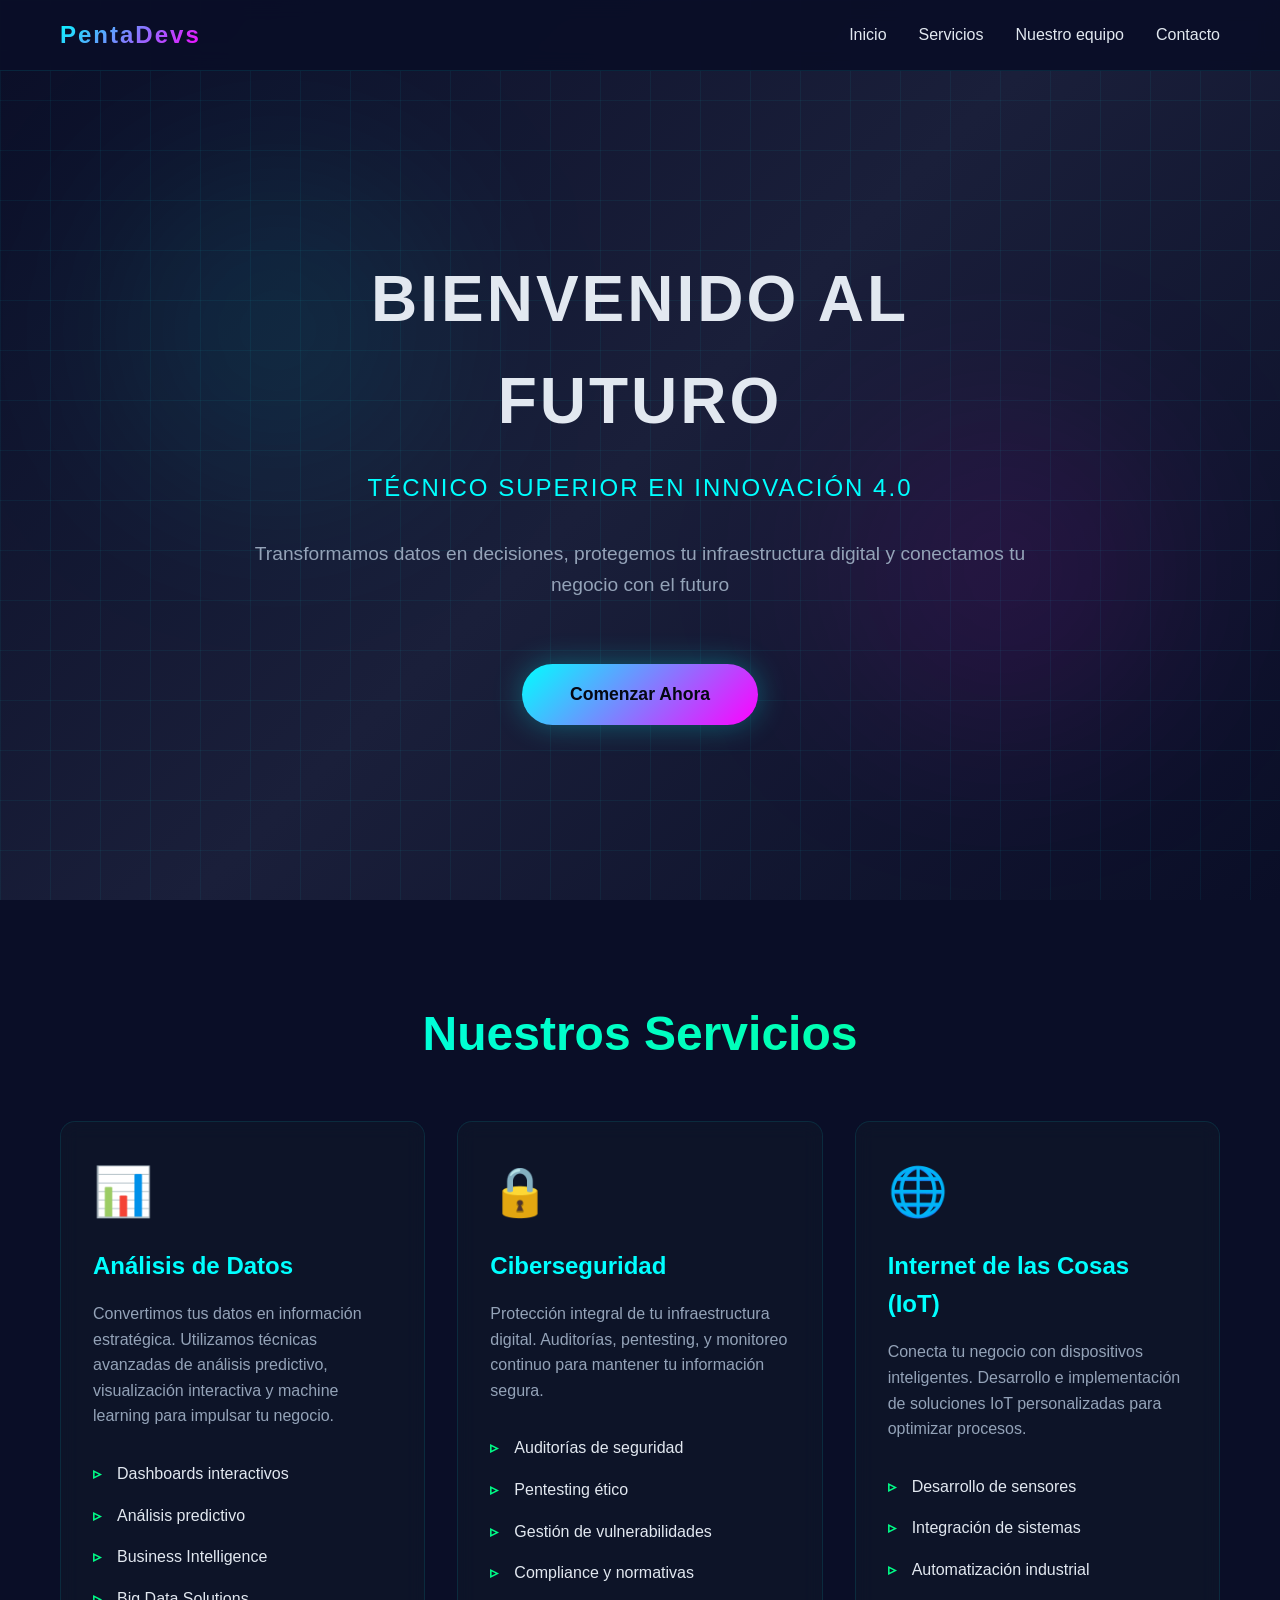
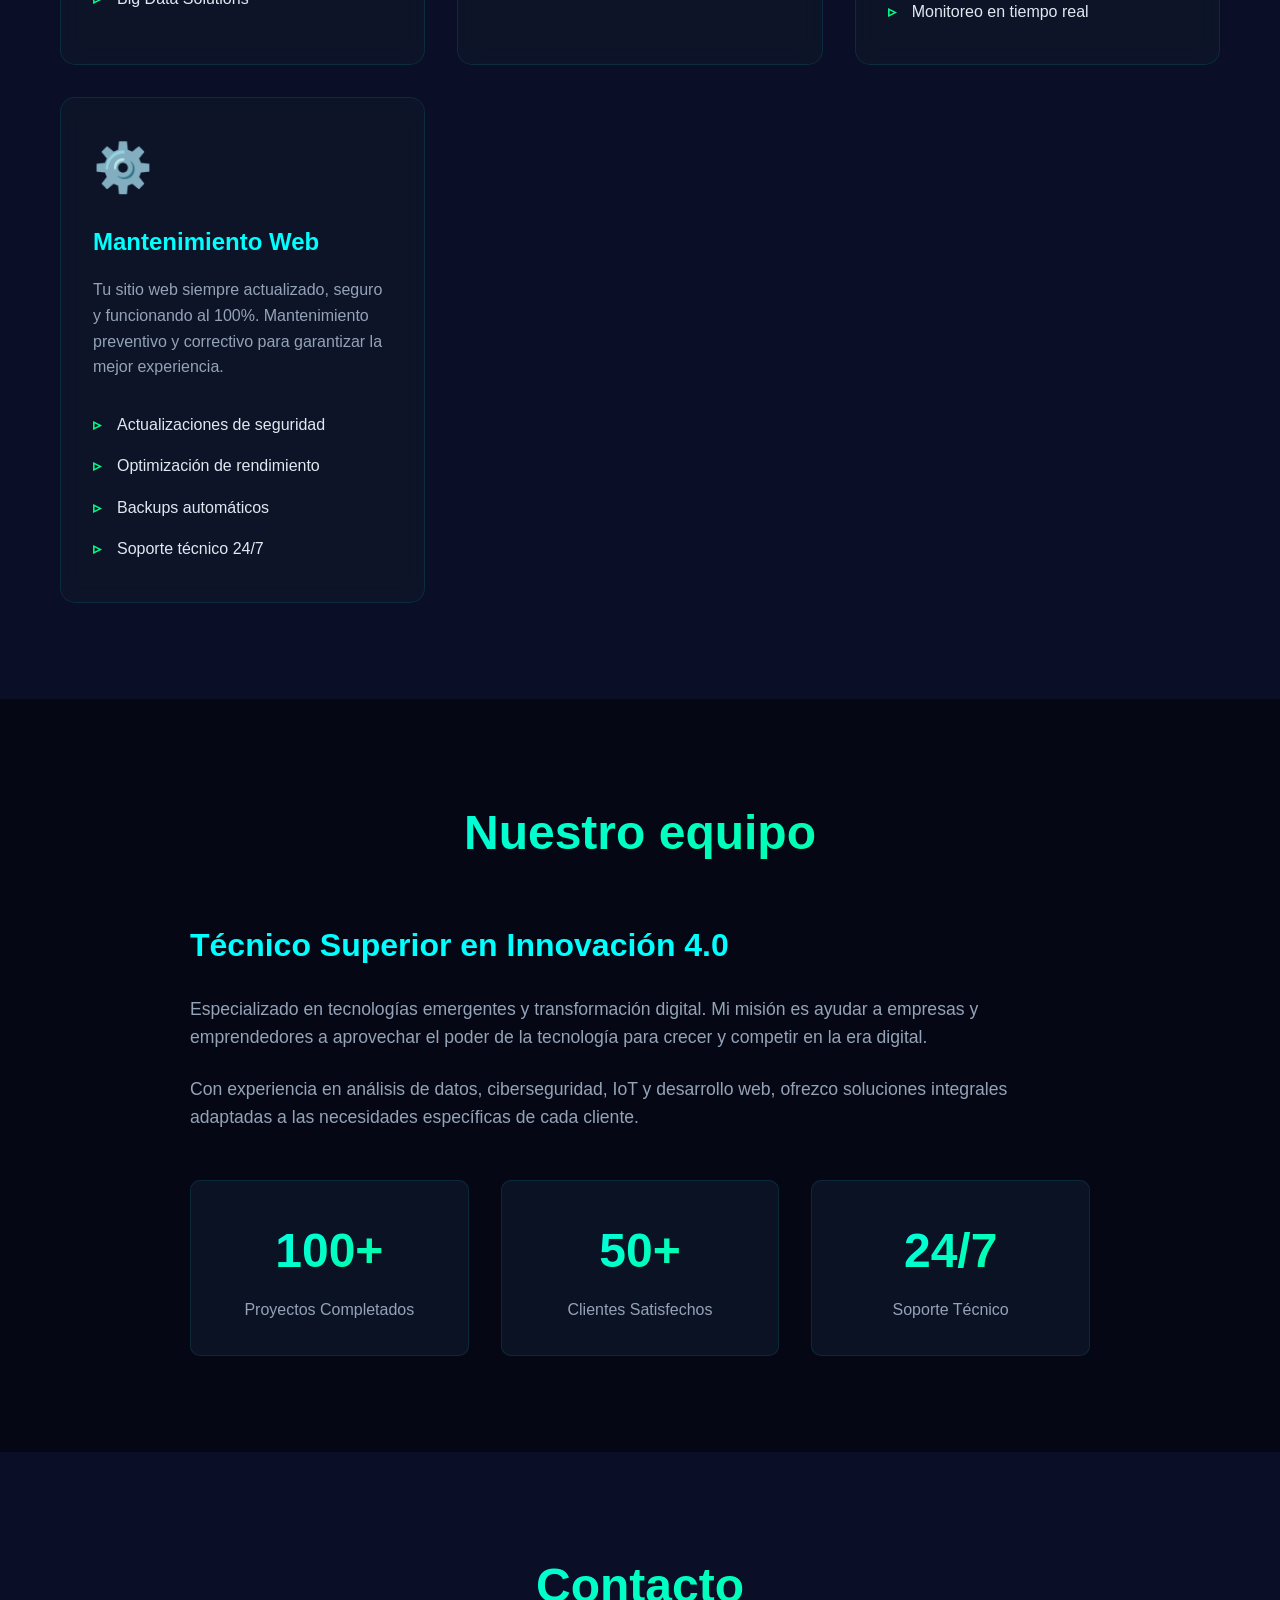
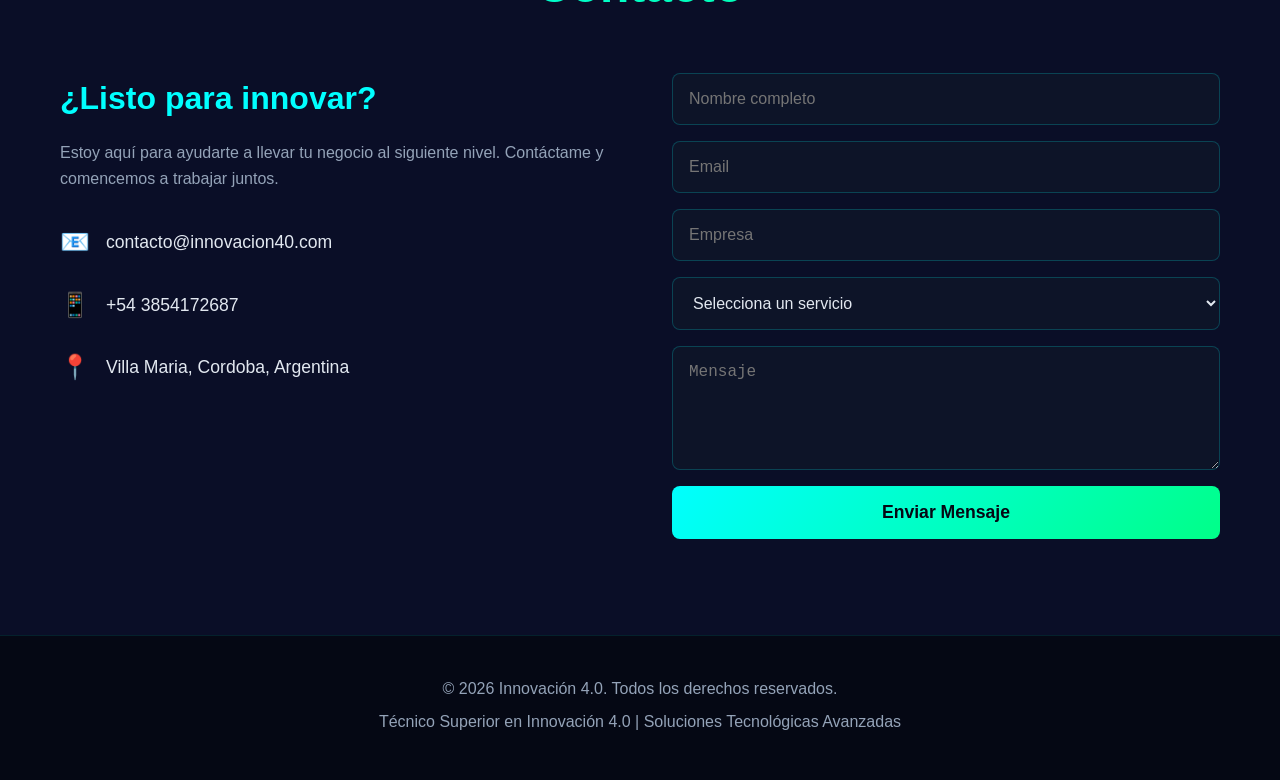
==== index.html @ ef5f8e1a ""primera web"" ====
<!DOCTYPE html>
<html lang="es">
<head>
    <meta charset="UTF-8">
    <meta name="viewport" content="width=device-width, initial-scale=1.0">
    <title>Innovación 4.0 | Soluciones Tecnológicas Avanzadas</title>
    <link rel="stylesheet" href="styles.css">
</head>
<body>
    <nav class="navbar">
        <div class="container">
            <div class="logo">PentaDevs</div>
            <ul class="nav-links">
                <li><a href="#inicio">Inicio</a></li>
                <li><a href="#servicios">Servicios</a></li>
                <li><a href="#sobre-mi">Nuestro equipo</a></li>
                <li><a href="#contacto">Contacto</a></li>
            </ul>
        </div>
    </nav>

    <section id="inicio" class="hero">
        <div class="hero-content">
            <h1 class="glitch" data-text="BIENVENIDO AL FUTURO">BIENVENIDO AL FUTURO</h1>
            <p class="subtitle">Técnico Superior en Innovación 4.0</p>
            <p class="hero-description">Transformamos datos en decisiones, protegemos tu infraestructura digital y conectamos tu negocio con el futuro</p>
            <a href="#contacto" class="cta-button">Comenzar Ahora</a>
        </div>
        <div class="hero-background">
            <div class="grid-overlay"></div>
            <div class="floating-particles"></div>
        </div>
    </section>

    <section id="servicios" class="services">
        <div class="container">
            <h2 class="section-title">Nuestros Servicios</h2>
            <div class="services-grid">
                <div class="service-card">
                    <div class="service-icon">📊</div>
                    <h3>Análisis de Datos</h3>
                    <p>Convertimos tus datos en información estratégica. Utilizamos técnicas avanzadas de análisis predictivo, visualización interactiva y machine learning para impulsar tu negocio.</p>
                    <ul class="service-features">
                        <li>Dashboards interactivos</li>
                        <li>Análisis predictivo</li>
                        <li>Business Intelligence</li>
                        <li>Big Data Solutions</li>
                    </ul>
                </div>

                <div class="service-card">
                    <div class="service-icon">🔒</div>
                    <h3>Ciberseguridad</h3>
                    <p>Protección integral de tu infraestructura digital. Auditorías, pentesting, y monitoreo continuo para mantener tu información segura.</p>
                    <ul class="service-features">
                        <li>Auditorías de seguridad</li>
                        <li>Pentesting ético</li>
                        <li>Gestión de vulnerabilidades</li>
                        <li>Compliance y normativas</li>
                    </ul>
                </div>

                <div class="service-card">
                    <div class="service-icon">🌐</div>
                    <h3>Internet de las Cosas (IoT)</h3>
                    <p>Conecta tu negocio con dispositivos inteligentes. Desarrollo e implementación de soluciones IoT personalizadas para optimizar procesos.</p>
                    <ul class="service-features">
                        <li>Desarrollo de sensores</li>
                        <li>Integración de sistemas</li>
                        <li>Automatización industrial</li>
                        <li>Monitoreo en tiempo real</li>
                    </ul>
                </div>

                <div class="service-card">
                    <div class="service-icon">⚙️</div>
                    <h3>Mantenimiento Web</h3>
                    <p>Tu sitio web siempre actualizado, seguro y funcionando al 100%. Mantenimiento preventivo y correctivo para garantizar la mejor experiencia.</p>
                    <ul class="service-features">
                        <li>Actualizaciones de seguridad</li>
                        <li>Optimización de rendimiento</li>
                        <li>Backups automáticos</li>
                        <li>Soporte técnico 24/7</li>
                    </ul>
                </div>
            </div>
        </div>
    </section>

    <section id="sobre-mi" class="about">
        <div class="container">
            <h2 class="section-title">Nuestro equipo</h2>
            <div class="about-content">
                <div class="about-text">
                    <h3>Técnico Superior en Innovación 4.0</h3>
                    <p>Especializado en tecnologías emergentes y transformación digital. Mi misión es ayudar a empresas y emprendedores a aprovechar el poder de la tecnología para crecer y competir en la era digital.</p>
                    <p>Con experiencia en análisis de datos, ciberseguridad, IoT y desarrollo web, ofrezco soluciones integrales adaptadas a las necesidades específicas de cada cliente.</p>
                    <div class="stats">
                        <div class="stat">
                            <div class="stat-number">100+</div>
                            <div class="stat-label">Proyectos Completados</div>
                        </div>
                        <div class="stat">
                            <div class="stat-number">50+</div>
                            <div class="stat-label">Clientes Satisfechos</div>
                        </div>
                        <div class="stat">
                            <div class="stat-number">24/7</div>
                            <div class="stat-label">Soporte Técnico</div>
                        </div>
                    </div>
                </div>
            </div>
        </div>
    </section>

    <section id="contacto" class="contact">
        <div class="container">
            <h2 class="section-title">Contacto</h2>
            <div class="contact-content">
                <div class="contact-info">
                    <h3>¿Listo para innovar?</h3>
                    <p>Estoy aquí para ayudarte a llevar tu negocio al siguiente nivel. Contáctame y comencemos a trabajar juntos.</p>
                    <div class="contact-methods">
                        <div class="contact-method">
                            <span class="contact-icon">📧</span>
                            <span>contacto@innovacion40.com</span>
                        </div>
                        <div class="contact-method">
                            <span class="contact-icon">📱</span>
                            <span>+54 3854172687</span>
                        </div>
                        <div class="contact-method">
                            <span class="contact-icon">📍</span>
                            <span>Villa Maria, Cordoba, Argentina</span>
                        </div>
                    </div>
                </div>
                <form class="contact-form">
                    <input type="text" placeholder="Nombre completo" required>
                    <input type="email" placeholder="Email" required>
                    <input type="text" placeholder="Empresa">
                    <select required>
                        <option value="">Selecciona un servicio</option>
                        <option value="datos">Análisis de Datos</option>
                        <option value="ciber">Ciberseguridad</option>
                        <option value="iot">IoT</option>
                        <option value="web">Mantenimiento Web</option>
                        <option value="otro">Otro</option>
                    </select>
                    <textarea placeholder="Mensaje" rows="5" required></textarea>
                    <button type="submit" class="submit-button">Enviar Mensaje</button>
                </form>
            </div>
        </div>
    </section>

    <footer class="footer">
        <div class="container">
            <p>&copy; 2026 Innovación 4.0. Todos los derechos reservados.</p>
            <p>Técnico Superior en Innovación 4.0 | Soluciones Tecnológicas Avanzadas</p>
        </div>
    </footer>

    <script>
        document.querySelectorAll('a[href^="#"]').forEach(anchor => {
            anchor.addEventListener('click', function (e) {
                e.preventDefault();
                const target = document.querySelector(this.getAttribute('href'));
                if (target) {
                    target.scrollIntoView({ behavior: 'smooth' });
                }
            });
        });

        const form = document.querySelector('.contact-form');
        form.addEventListener('submit', (e) => {
            e.preventDefault();
            alert('Gracias por tu mensaje. Te contactaré pronto!');
            form.reset();
        });

        const observer = new IntersectionObserver((entries) => {
            entries.forEach(entry => {
                if (entry.isIntersecting) {
                    entry.target.style.opacity = '1';
                    entry.target.style.transform = 'translateY(0)';
                }
            });
        });

        document.querySelectorAll('.service-card').forEach(card => {
            card.style.opacity = '0';
            card.style.transform = 'translateY(20px)';
            card.style.transition = 'all 0.6s ease';
            observer.observe(card);
        });
    </script>
</body>
</html>
---- styles.css ----
* {
    margin: 0;
    padding: 0;
    box-sizing: border-box;
}

:root {
    --primary-color: #00ffff;
    --secondary-color: #ff00ff;
    --accent-color: #00ff88;
    --dark-bg: #0a0e27;
    --darker-bg: #050814;
    --card-bg: rgba(15, 23, 42, 0.7);
    --text-light: #e2e8f0;
    --text-dim: #94a3b8;
}

body {
    font-family: 'Segoe UI', Tahoma, Geneva, Verdana, sans-serif;
    background: var(--darker-bg);
    color: var(--text-light);
    line-height: 1.6;
    overflow-x: hidden;
}

.container {
    max-width: 1200px;
    margin: 0 auto;
    padding: 0 20px;
}

/* Navbar */
.navbar {
    position: fixed;
    top: 0;
    width: 100%;
    background: rgba(10, 14, 39, 0.95);
    backdrop-filter: blur(10px);
    z-index: 1000;
    padding: 1rem 0;
    border-bottom: 1px solid rgba(0, 255, 255, 0.1);
}

.navbar .container {
    display: flex;
    justify-content: space-between;
    align-items: center;
}

.logo {
    font-size: 1.5rem;
    font-weight: bold;
    background: linear-gradient(135deg, var(--primary-color), var(--secondary-color));
    -webkit-background-clip: text;
    -webkit-text-fill-color: transparent;
    background-clip: text;
    letter-spacing: 2px;
}

.nav-links {
    display: flex;
    list-style: none;
    gap: 2rem;
}

.nav-links a {
    color: var(--text-light);
    text-decoration: none;
    transition: color 0.3s;
    position: relative;
}

.nav-links a::after {
    content: '';
    position: absolute;
    bottom: -5px;
    left: 0;
    width: 0;
    height: 2px;
    background: var(--primary-color);
    transition: width 0.3s;
}

.nav-links a:hover::after {
    width: 100%;
}

.nav-links a:hover {
    color: var(--primary-color);
}

/* Hero Section */
.hero {
    position: relative;
    min-height: 100vh;
    display: flex;
    align-items: center;
    justify-content: center;
    overflow: hidden;
    padding-top: 80px;
}

.hero-background {
    position: absolute;
    top: 0;
    left: 0;
    width: 100%;
    height: 100%;
    background: linear-gradient(135deg, #0a0e27 0%, #1a1f3a 50%, #0a0e27 100%);
    z-index: -1;
}

.grid-overlay {
    position: absolute;
    width: 100%;
    height: 100%;
    background-image: 
        linear-gradient(rgba(0, 255, 255, 0.05) 1px, transparent 1px),
        linear-gradient(90deg, rgba(0, 255, 255, 0.05) 1px, transparent 1px);
    background-size: 50px 50px;
    animation: gridMove 20s linear infinite;
}

@keyframes gridMove {
    0% { transform: translateY(0); }
    100% { transform: translateY(50px); }
}

.floating-particles {
    position: absolute;
    width: 100%;
    height: 100%;
    overflow: hidden;
}

.floating-particles::before,
.floating-particles::after {
    content: '';
    position: absolute;
    width: 300px;
    height: 300px;
    border-radius: 50%;
    filter: blur(100px);
    animation: float 15s infinite ease-in-out;
}

.floating-particles::before {
    background: rgba(0, 255, 255, 0.1);
    top: 20%;
    left: 10%;
    animation-delay: 0s;
}

.floating-particles::after {
    background: rgba(255, 0, 255, 0.1);
    bottom: 20%;
    right: 10%;
    animation-delay: 7s;
}

@keyframes float {
    0%, 100% { transform: translate(0, 0); }
    50% { transform: translate(50px, 50px); }
}

.hero-content {
    text-align: center;
    z-index: 1;
    max-width: 800px;
}

.glitch {
    font-size: 4rem;
    font-weight: bold;
    text-transform: uppercase;
    position: relative;
    color: var(--text-light);
    letter-spacing: 3px;
    animation: glitch-anim 3s infinite;
}

@keyframes glitch-anim {
    0%, 90%, 100% { transform: translate(0); }
    91% { transform: translate(-2px, 2px); }
    92% { transform: translate(2px, -2px); }
    93% { transform: translate(-2px, 2px); }
}

.subtitle {
    font-size: 1.5rem;
    color: var(--primary-color);
    margin: 1rem 0;
    text-transform: uppercase;
    letter-spacing: 2px;
}

.hero-description {
    font-size: 1.2rem;
    color: var(--text-dim);
    margin: 2rem 0;
}

.cta-button {
    display: inline-block;
    padding: 1rem 3rem;
    background: linear-gradient(135deg, var(--primary-color), var(--secondary-color));
    color: var(--darker-bg);
    text-decoration: none;
    border-radius: 50px;
    font-weight: bold;
    font-size: 1.1rem;
    margin-top: 2rem;
    transition: all 0.3s;
    box-shadow: 0 0 30px rgba(0, 255, 255, 0.3);
    position: relative;
    overflow: hidden;
}

.cta-button::before {
    content: '';
    position: absolute;
    top: 0;
    left: -100%;
    width: 100%;
    height: 100%;
    background: rgba(255, 255, 255, 0.2);
    transition: left 0.5s;
}

.cta-button:hover::before {
    left: 100%;
}

.cta-button:hover {
    transform: translateY(-3px);
    box-shadow: 0 0 50px rgba(0, 255, 255, 0.5);
}

/* Services Section */
.services {
    padding: 6rem 0;
    background: var(--dark-bg);
}

.section-title {
    text-align: center;
    font-size: 3rem;
    margin-bottom: 3rem;
    background: linear-gradient(135deg, var(--primary-color), var(--accent-color));
    -webkit-background-clip: text;
    -webkit-text-fill-color: transparent;
    background-clip: text;
}

.services-grid {
    display: grid;
    grid-template-columns: repeat(auto-fit, minmax(280px, 1fr));
    gap: 2rem;
}

.service-card {
    background: var(--card-bg);
    padding: 2rem;
    border-radius: 15px;
    border: 1px solid rgba(0, 255, 255, 0.1);
    transition: all 0.3s;
    backdrop-filter: blur(10px);
}

.service-card:hover {
    transform: translateY(-10px);
    border-color: var(--primary-color);
    box-shadow: 0 10px 40px rgba(0, 255, 255, 0.2);
}

.service-icon {
    font-size: 3rem;
    margin-bottom: 1rem;
}

.service-card h3 {
    font-size: 1.5rem;
    margin-bottom: 1rem;
    color: var(--primary-color);
}

.service-card p {
    color: var(--text-dim);
    margin-bottom: 1.5rem;
}

.service-features {
    list-style: none;
}

.service-features li {
    padding: 0.5rem 0;
    padding-left: 1.5rem;
    position: relative;
    color: var(--text-light);
}

.service-features li::before {
    content: '▹';
    position: absolute;
    left: 0;
    color: var(--accent-color);
    font-weight: bold;
}

/* About Section */
.about {
    padding: 6rem 0;
    background: var(--darker-bg);
}

.about-content {
    max-width: 900px;
    margin: 0 auto;
}

.about-text h3 {
    font-size: 2rem;
    color: var(--primary-color);
    margin-bottom: 1.5rem;
}

.about-text p {
    font-size: 1.1rem;
    color: var(--text-dim);
    margin-bottom: 1.5rem;
}

.stats {
    display: grid;
    grid-template-columns: repeat(3, 1fr);
    gap: 2rem;
    margin-top: 3rem;
}

.stat {
    text-align: center;
    padding: 2rem;
    background: var(--card-bg);
    border-radius: 10px;
    border: 1px solid rgba(0, 255, 255, 0.1);
}

.stat-number {
    font-size: 3rem;
    font-weight: bold;
    background: linear-gradient(135deg, var(--primary-color), var(--accent-color));
    -webkit-background-clip: text;
    -webkit-text-fill-color: transparent;
    background-clip: text;
}

.stat-label {
    color: var(--text-dim);
    margin-top: 0.5rem;
}

/* Contact Section */
.contact {
    padding: 6rem 0;
    background: var(--dark-bg);
}

.contact-content {
    display: grid;
    grid-template-columns: 1fr 1fr;
    gap: 4rem;
    margin-top: 3rem;
}

.contact-info h3 {
    font-size: 2rem;
    color: var(--primary-color);
    margin-bottom: 1rem;
}

.contact-info p {
    color: var(--text-dim);
    margin-bottom: 2rem;
}

.contact-methods {
    display: flex;
    flex-direction: column;
    gap: 1.5rem;
}

.contact-method {
    display: flex;
    align-items: center;
    gap: 1rem;
    font-size: 1.1rem;
}

.contact-icon {
    font-size: 1.5rem;
}

.contact-form {
    display: flex;
    flex-direction: column;
    gap: 1rem;
}

.contact-form input,
.contact-form select,
.contact-form textarea {
    padding: 1rem;
    background: var(--card-bg);
    border: 1px solid rgba(0, 255, 255, 0.2);
    border-radius: 8px;
    color: var(--text-light);
    font-size: 1rem;
    transition: all 0.3s;
}

.contact-form input:focus,
.contact-form select:focus,
.contact-form textarea:focus {
    outline: none;
    border-color: var(--primary-color);
    box-shadow: 0 0 15px rgba(0, 255, 255, 0.2);
}

.submit-button {
    padding: 1rem 2rem;
    background: linear-gradient(135deg, var(--primary-color), var(--accent-color));
    color: var(--darker-bg);
    border: none;
    border-radius: 8px;
    font-size: 1.1rem;
    font-weight: bold;
    cursor: pointer;
    transition: all 0.3s;
}

.submit-button:hover {
    transform: translateY(-2px);
    box-shadow: 0 5px 20px rgba(0, 255, 255, 0.4);
}

/* Footer */
.footer {
    padding: 2rem 0;
    background: var(--darker-bg);
    text-align: center;
    border-top: 1px solid rgba(0, 255, 255, 0.1);
}

.footer p {
    color: var(--text-dim);
    margin: 0.5rem 0;
}

/* Responsive */
@media (max-width: 768px) {
    .glitch {
        font-size: 2.5rem;
    }

    .nav-links {
        display: none;
    }

    .services-grid {
        grid-template-columns: 1fr;
    }

    .stats {
        grid-template-columns: 1fr;
    }

    .contact-content {
        grid-template-columns: 1fr;
    }

    .section-title {
        font-size: 2rem;
    }
}
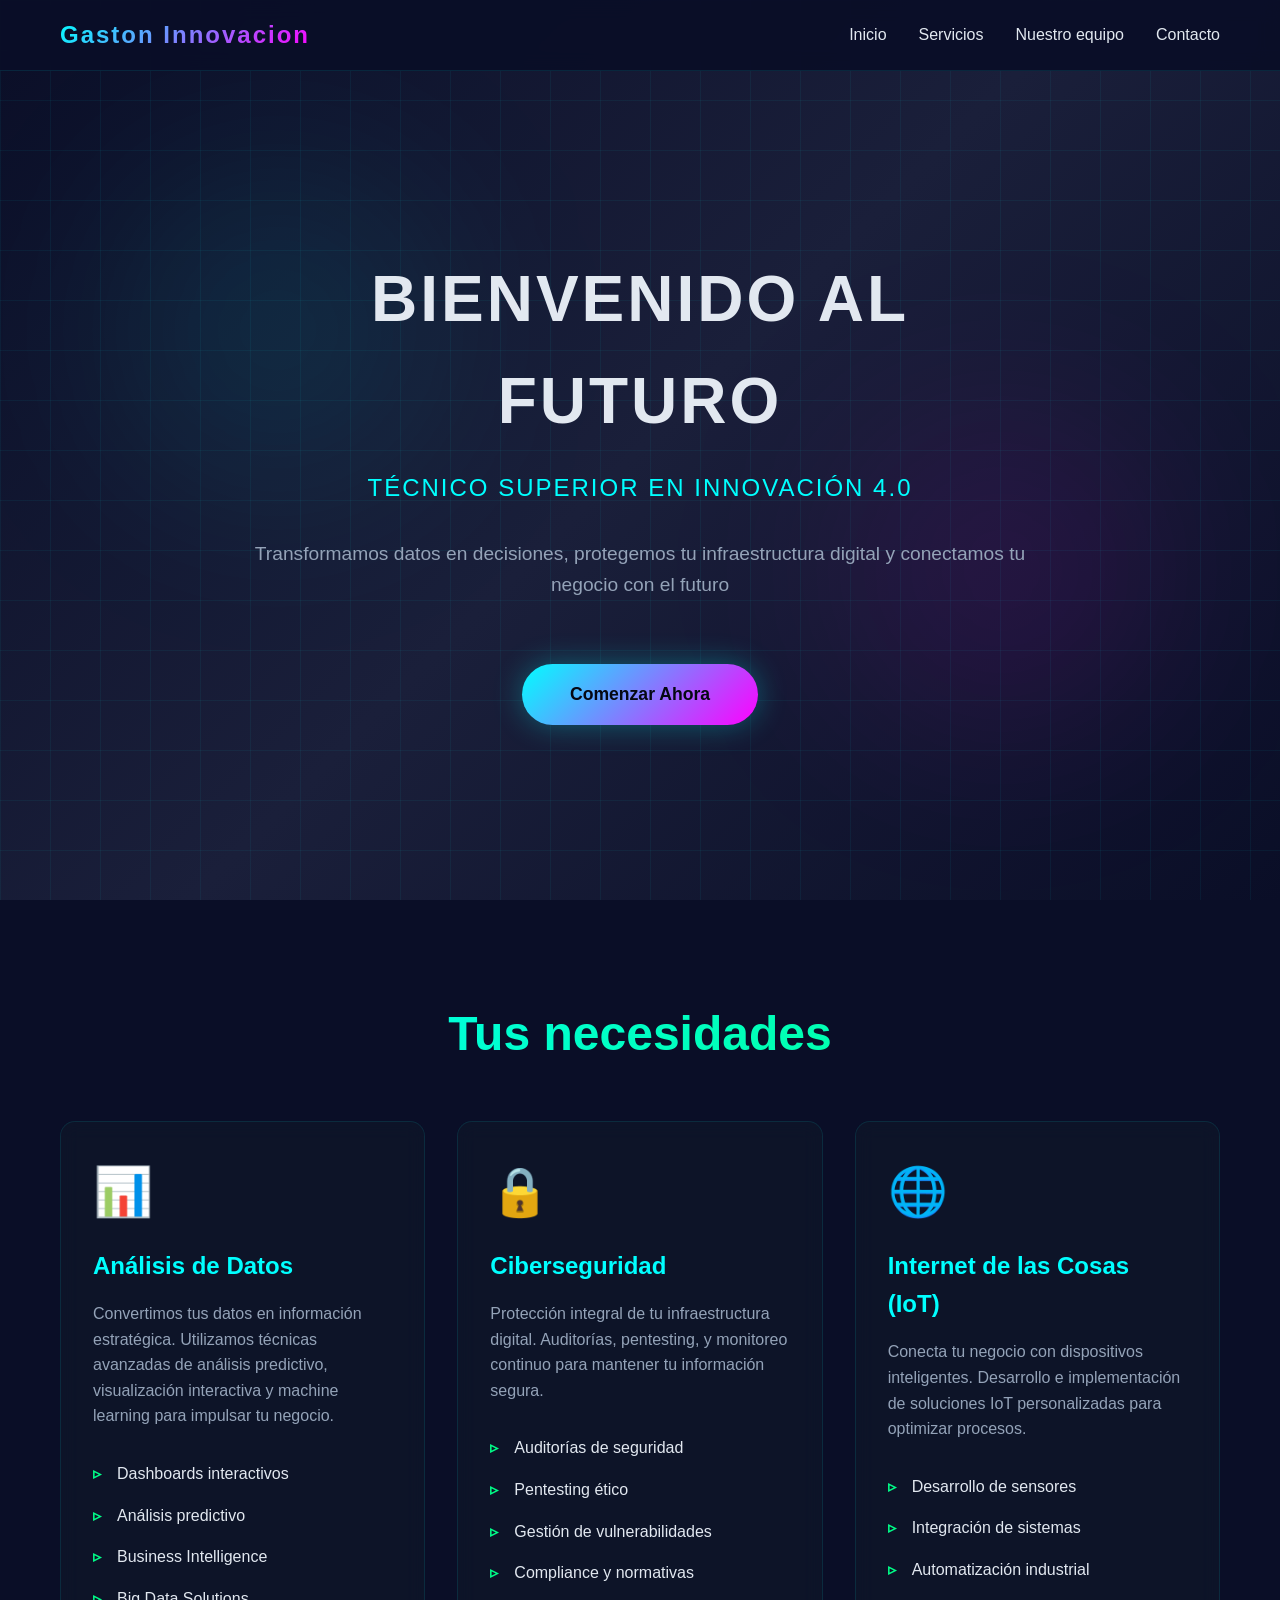
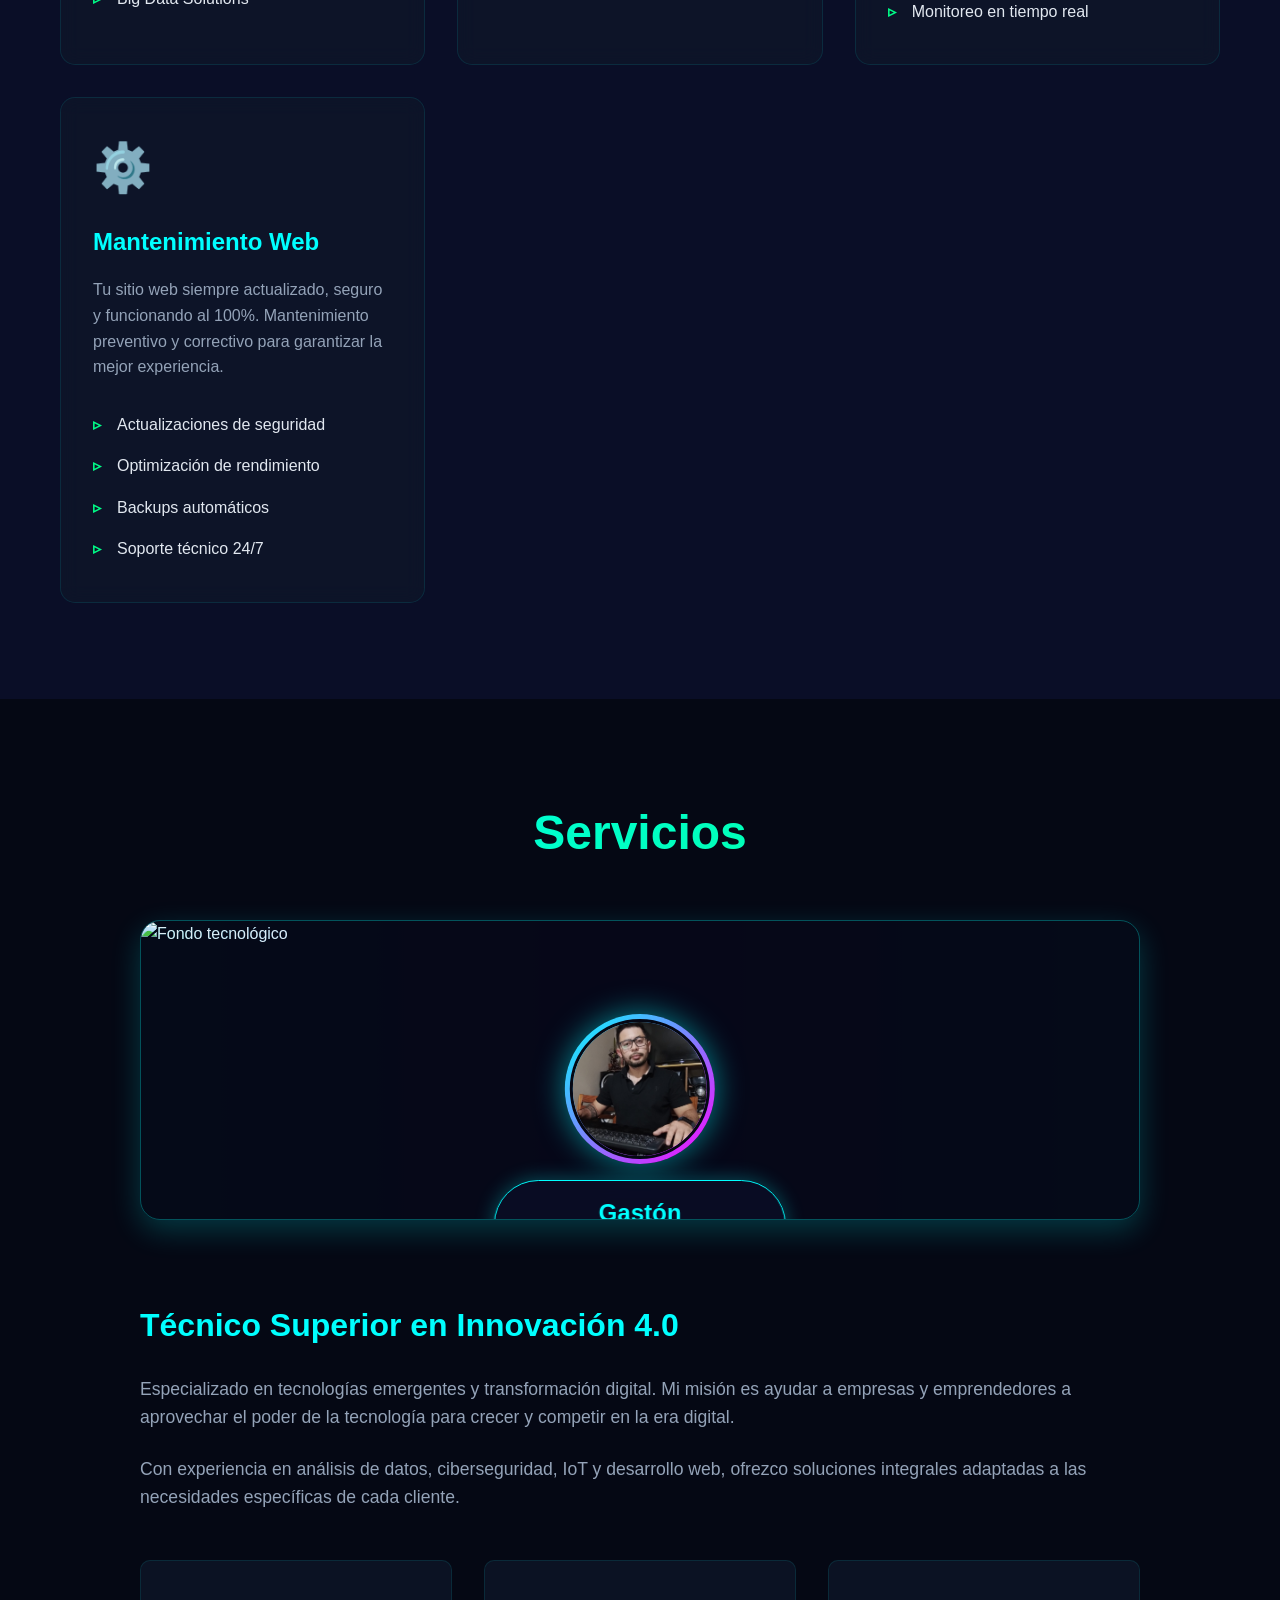
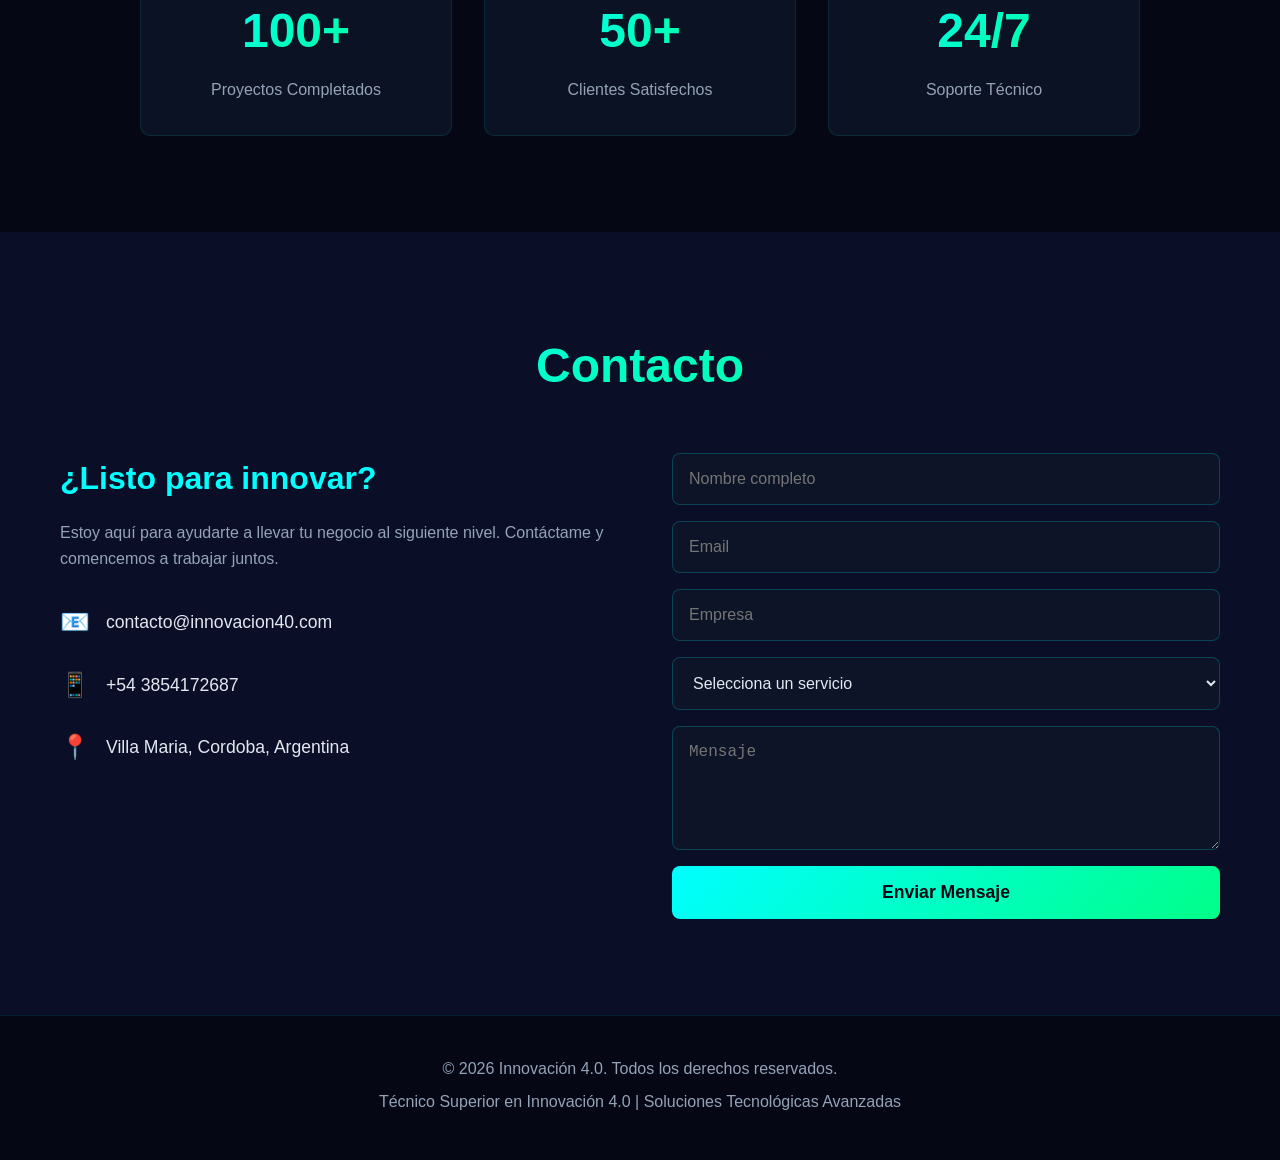
==== commit 401a6596: ""logo perfil de gaston"" ====
--- a/index.html
+++ b/index.html
@@ -9,7 +9,7 @@
 <body>
     <nav class="navbar">
         <div class="container">
-            <div class="logo">PentaDevs</div>
+            <div class="logo">Gaston Innovacion</div>
             <ul class="nav-links">
                 <li><a href="#inicio">Inicio</a></li>
                 <li><a href="#servicios">Servicios</a></li>
@@ -34,7 +34,7 @@
 
     <section id="servicios" class="services">
         <div class="container">
-            <h2 class="section-title">Nuestros Servicios</h2>
+            <h2 class="section-title">Tus necesidades</h2>
             <div class="services-grid">
                 <div class="service-card">
                     <div class="service-icon">📊</div>
@@ -88,31 +88,52 @@
     </section>
 
     <section id="sobre-mi" class="about">
-        <div class="container">
-            <h2 class="section-title">Nuestro equipo</h2>
-            <div class="about-content">
-                <div class="about-text">
-                    <h3>Técnico Superior en Innovación 4.0</h3>
-                    <p>Especializado en tecnologías emergentes y transformación digital. Mi misión es ayudar a empresas y emprendedores a aprovechar el poder de la tecnología para crecer y competir en la era digital.</p>
-                    <p>Con experiencia en análisis de datos, ciberseguridad, IoT y desarrollo web, ofrezco soluciones integrales adaptadas a las necesidades específicas de cada cliente.</p>
-                    <div class="stats">
-                        <div class="stat">
-                            <div class="stat-number">100+</div>
-                            <div class="stat-label">Proyectos Completados</div>
-                        </div>
-                        <div class="stat">
-                            <div class="stat-number">50+</div>
-                            <div class="stat-label">Clientes Satisfechos</div>
-                        </div>
-                        <div class="stat">
-                            <div class="stat-number">24/7</div>
-                            <div class="stat-label">Soporte Técnico</div>
-                        </div>
-                    </div>
-                </div>
-            </div>
-        </div>
-    </section>
+    <div class="container">
+        <h2 class="section-title">Servicios</h2>
+        <div class="about-content">
+            <!-- NUEVA FRANJA HORIZONTAL CON FOTO -->
+            <div class="profile-banner">
+                <div class="banner-image">
+                    <!-- Imagen horizontal de fondo -->
+                    <img src="https://images.unsplash.com/photo-1639762681485-074b7f938ba0?auto=format&fit=crop&w=1200&h=400" alt="Fondo tecnológico" class="banner-bg">
+                    <div class="banner-overlay"></div>
+                </div>
+                
+                <!-- Foto de perfil circular superpuesta -->
+                <div class="profile-image-container">
+                    <div class="profile-image">
+                        <!-- Foto de perfil (circular) -->
+                        <img src="image/perfil.jpeg" alt="Gastón - Especialista en Innovación 4.0" class="profile-img">
+                    </div>
+                    <div class="profile-name">
+                        <h3>Gastón</h3>
+                        <p>Técnico Superior en Innovación 4.0</p>
+                    </div>
+                </div>
+            </div>
+            
+            <div class="about-text">
+                <h3>Técnico Superior en Innovación 4.0</h3>
+                <p>Especializado en tecnologías emergentes y transformación digital. Mi misión es ayudar a empresas y emprendedores a aprovechar el poder de la tecnología para crecer y competir en la era digital.</p>
+                <p>Con experiencia en análisis de datos, ciberseguridad, IoT y desarrollo web, ofrezco soluciones integrales adaptadas a las necesidades específicas de cada cliente.</p>
+                <div class="stats">
+                    <div class="stat">
+                        <div class="stat-number">100+</div>
+                        <div class="stat-label">Proyectos Completados</div>
+                    </div>
+                    <div class="stat">
+                        <div class="stat-number">50+</div>
+                        <div class="stat-label">Clientes Satisfechos</div>
+                    </div>
+                    <div class="stat">
+                        <div class="stat-number">24/7</div>
+                        <div class="stat-label">Soporte Técnico</div>
+                    </div>
+                </div>
+            </div>
+        </div>
+    </div>
+</section>
 
     <section id="contacto" class="contact">
         <div class="container">
--- a/styles.css
+++ b/styles.css
@@ -482,4 +482,135 @@
     .section-title {
         font-size: 2rem;
     }
+}
+/* Profile Banner - Nueva franja horizontal */
+.profile-banner {
+    position: relative;
+    width: 100%;
+    height: 300px;
+    margin-bottom: 4rem;
+    border-radius: 20px;
+    overflow: hidden;
+    box-shadow: 0 10px 30px rgba(0, 255, 255, 0.2);
+    border: 1px solid rgba(0, 255, 255, 0.3);
+}
+
+.banner-image {
+    position: relative;
+    width: 100%;
+    height: 100%;
+}
+
+.banner-bg {
+    width: 100%;
+    height: 100%;
+    object-fit: cover;
+    transition: transform 0.5s ease;
+}
+
+.profile-banner:hover .banner-bg {
+    transform: scale(1.05);
+}
+
+.banner-overlay {
+    position: absolute;
+    top: 0;
+    left: 0;
+    width: 100%;
+    height: 100%;
+    background: linear-gradient(90deg, 
+        rgba(0, 255, 255, 0.2) 0%, 
+        rgba(255, 0, 255, 0.2) 50%,
+        rgba(0, 255, 255, 0.2) 100%);
+    mix-blend-mode: overlay;
+}
+
+.profile-image-container {
+    position: absolute;
+    bottom: -50px;
+    left: 50%;
+    transform: translateX(-50%);
+    display: flex;
+    flex-direction: column;
+    align-items: center;
+    gap: 1rem;
+}
+
+.profile-image {
+    width: 150px;
+    height: 150px;
+    border-radius: 50%;
+    padding: 5px;
+    background: linear-gradient(135deg, var(--primary-color), var(--secondary-color));
+    box-shadow: 0 0 30px rgba(0, 255, 255, 0.5);
+    animation: profileGlow 3s infinite ease-in-out;
+}
+
+@keyframes profileGlow {
+    0%, 100% { box-shadow: 0 0 30px rgba(0, 255, 255, 0.5); }
+    50% { box-shadow: 0 0 50px rgba(255, 0, 255, 0.5); }
+}
+
+.profile-img {
+    width: 100%;
+    height: 100%;
+    border-radius: 50%;
+    object-fit: cover;
+    border: 3px solid var(--darker-bg);
+}
+
+.profile-name {
+    text-align: center;
+    background: rgba(10, 14, 39, 0.8);
+    backdrop-filter: blur(10px);
+    padding: 0.8rem 2rem;
+    border-radius: 50px;
+    border: 1px solid var(--primary-color);
+    box-shadow: 0 0 20px rgba(0, 255, 255, 0.3);
+}
+
+.profile-name h3 {
+    color: var(--primary-color);
+    font-size: 1.5rem;
+    margin: 0;
+}
+
+.profile-name p {
+    color: var(--text-dim);
+    font-size: 0.9rem;
+    margin: 0;
+}
+
+/* Ajustar el about-content para la nueva estructura */
+.about-content {
+    max-width: 1000px;
+    margin: 0 auto;
+}
+
+.about-text {
+    margin-top: 80px; /* Espacio para la foto superpuesta */
+}
+
+/* Responsive */
+@media (max-width: 768px) {
+    .profile-banner {
+        height: 250px;
+    }
+    
+    .profile-image {
+        width: 120px;
+        height: 120px;
+    }
+    
+    .profile-name h3 {
+        font-size: 1.2rem;
+    }
+    
+    .profile-name p {
+        font-size: 0.8rem;
+    }
+    
+    .about-text {
+        margin-top: 70px;
+    }
 }
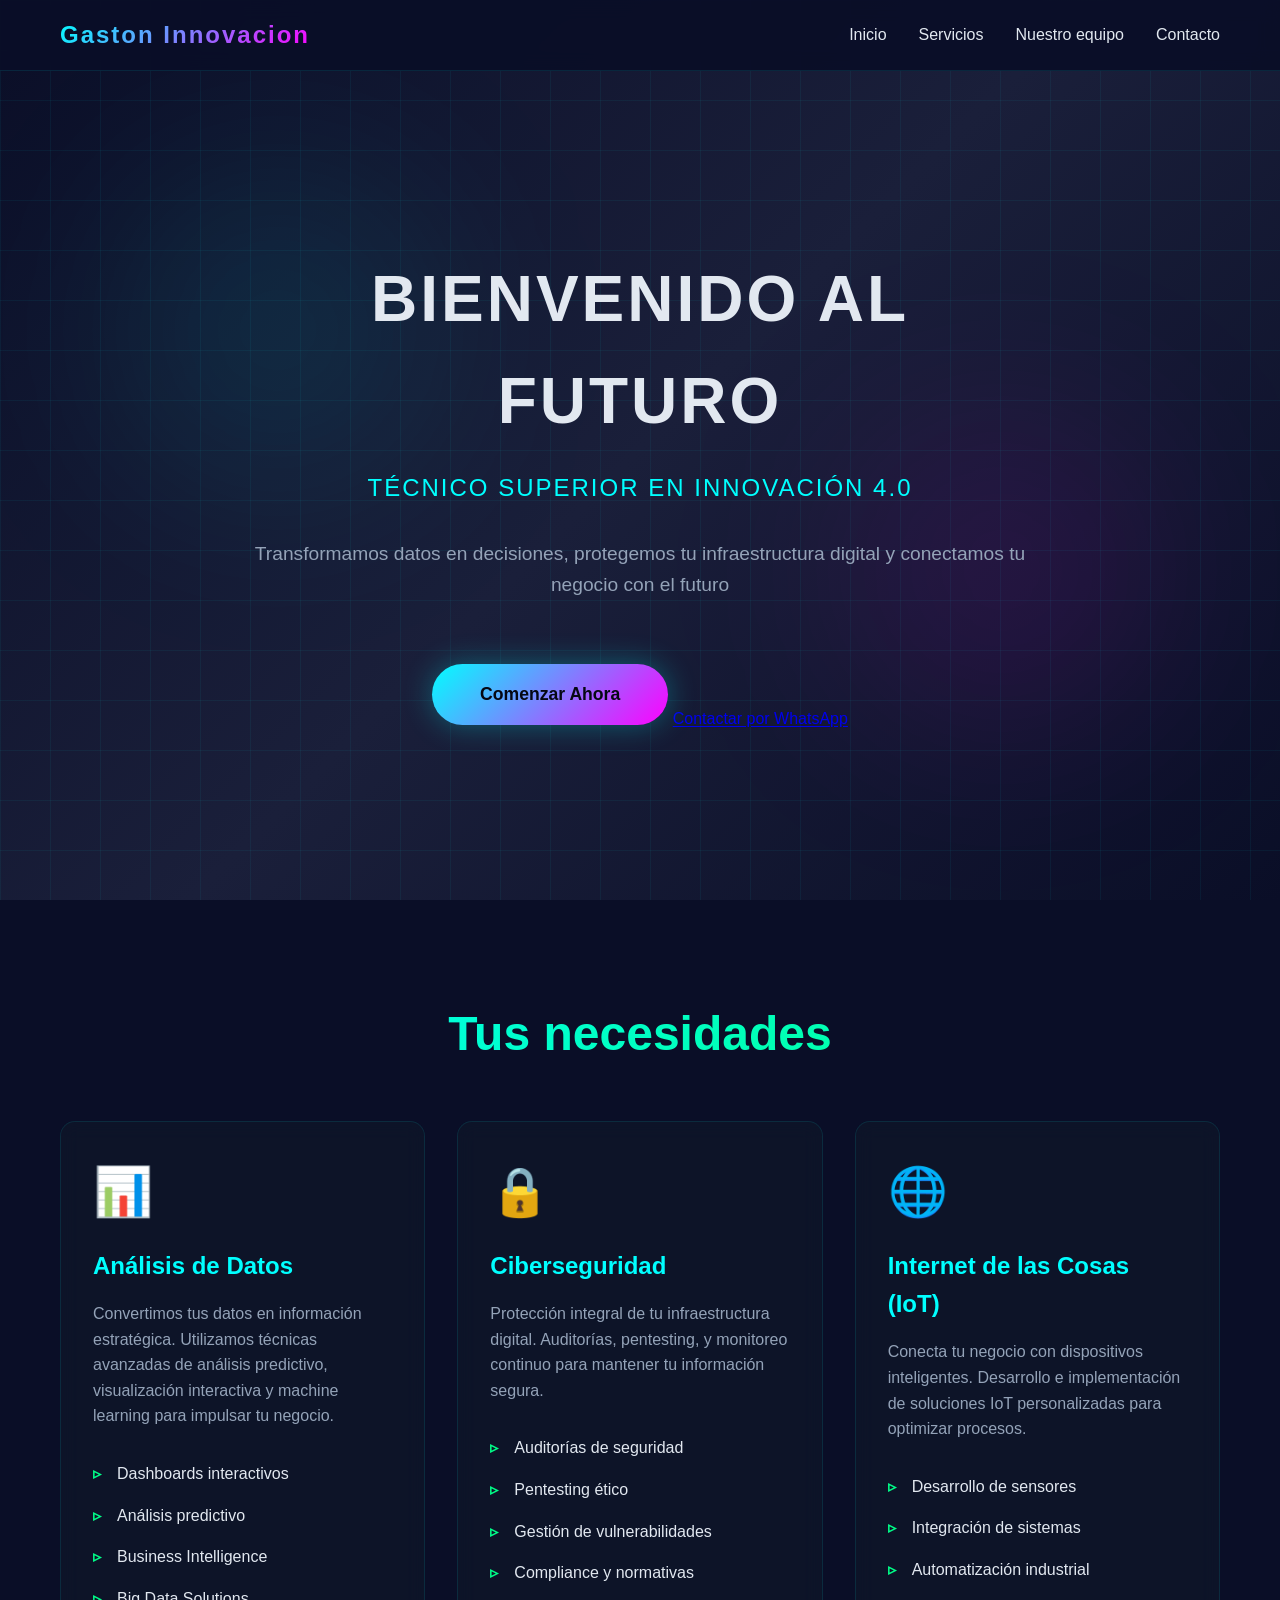
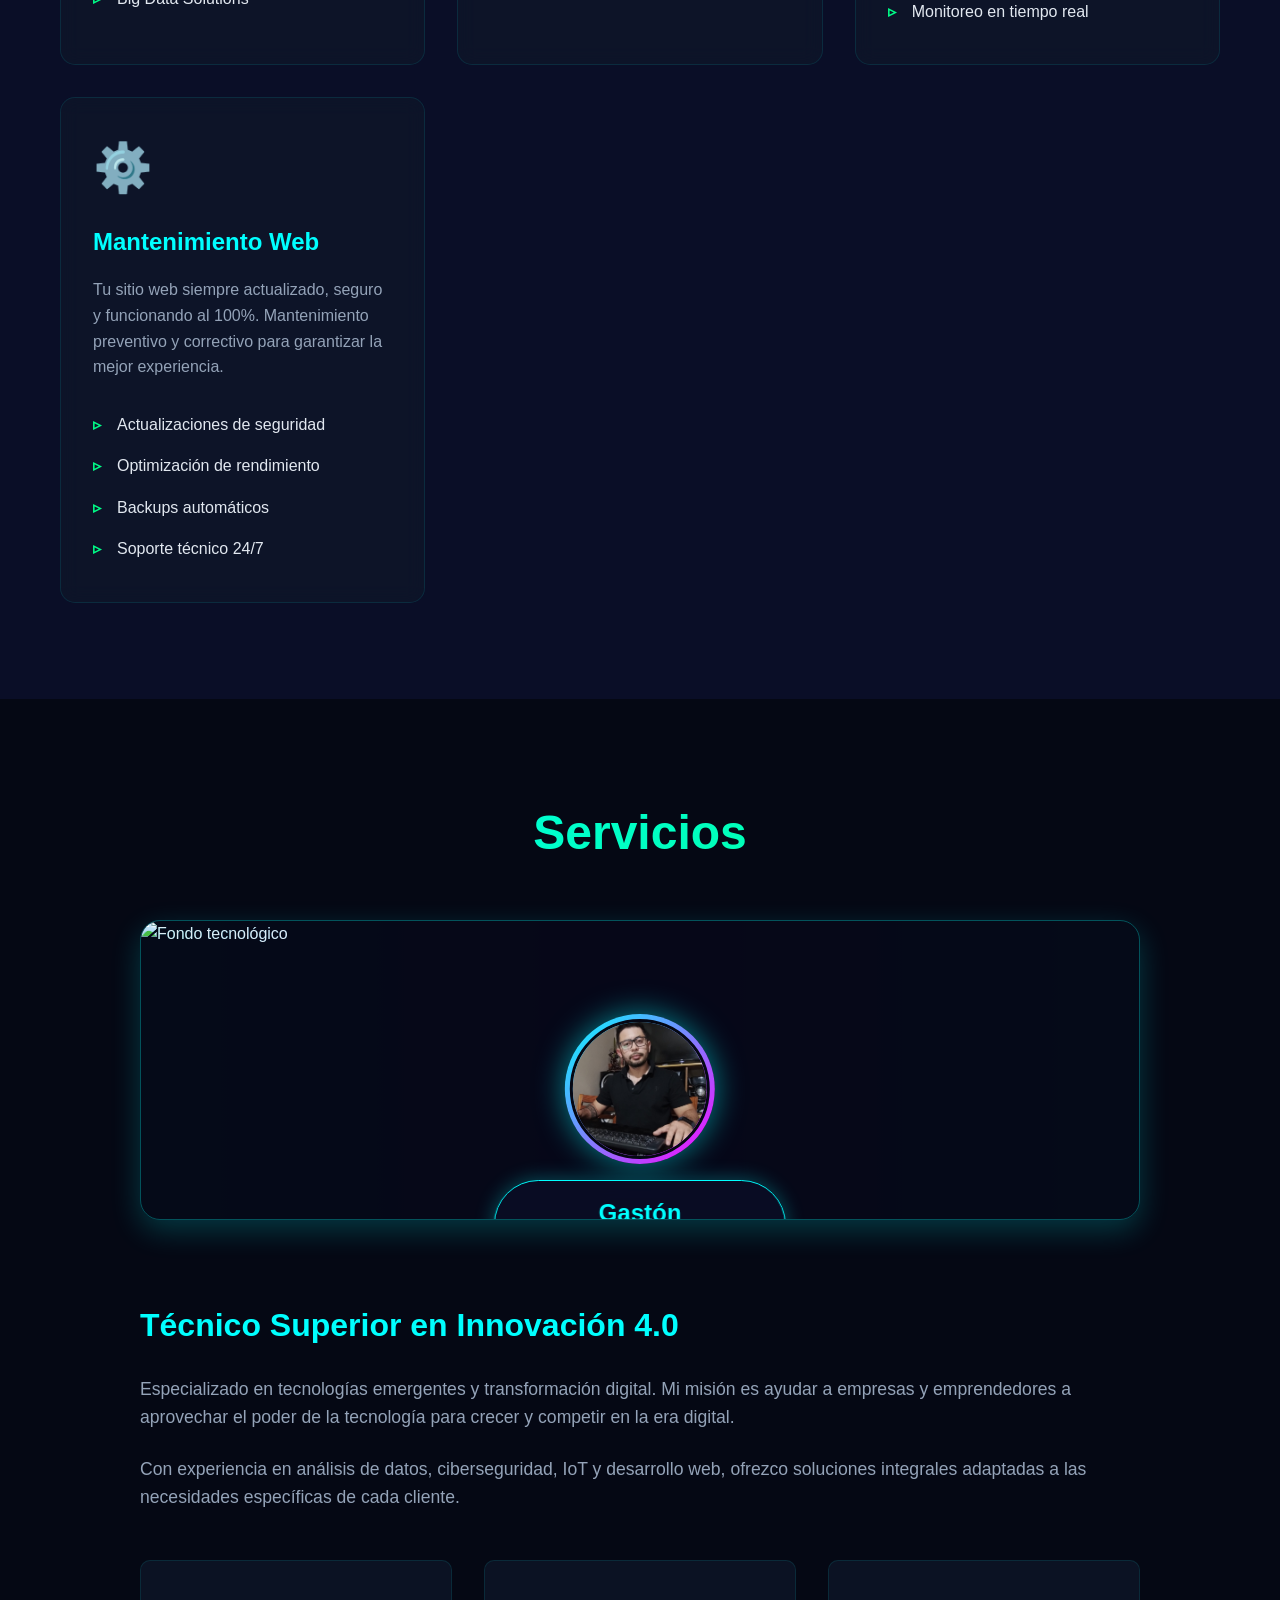
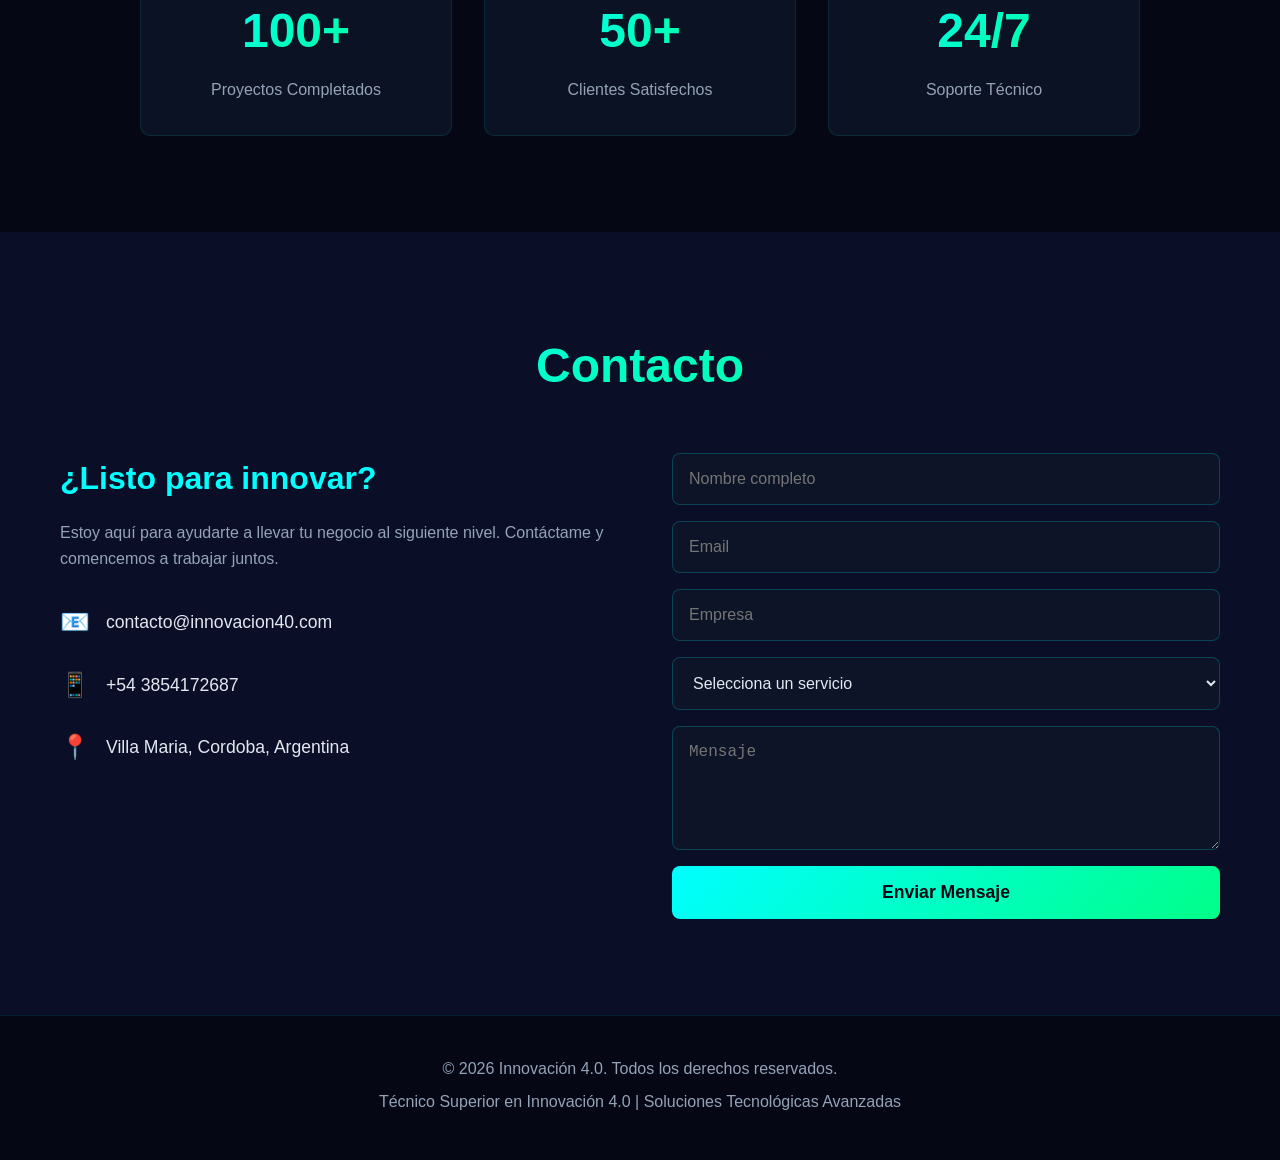
==== commit 69a5fc34: ""probando conversion wahts"" ====
--- a/index.html
+++ b/index.html
@@ -6,7 +6,25 @@
     <title>Innovación 4.0 | Soluciones Tecnológicas Avanzadas</title>
     <link rel="stylesheet" href="styles.css">
 </head>
+<!-- Meta Pixel Code -->
+<script>
+!function(f,b,e,v,n,t,s)
+{if(f.fbq)return;n=f.fbq=function(){n.callMethod?
+n.callMethod.apply(n,arguments):n.queue.push(arguments)};
+if(!f._fbq)f._fbq=n;n.push=n;n.loaded=!0;n.version='2.0';
+n.queue=[];t=b.createElement(e);t.async=!0;
+t.src=v;s=b.getElementsByTagName(e)[0];
+s.parentNode.insertBefore(t,s)}(window, document,'script',
+'https://connect.facebook.net/en_US/fbevents.js');
+fbq('init', '4319599674986035');
+fbq('track', 'PageView');
+</script>
+<noscript><img height="1" width="1" style="display:none"
+src="https://www.facebook.com/tr?id=4319599674986035&ev=PageView&noscript=1"
+/></noscript>
+<!-- End Meta Pixel Code -->
 <body>
+    
     <nav class="navbar">
         <div class="container">
             <div class="logo">Gaston Innovacion</div>
@@ -25,6 +43,11 @@
             <p class="subtitle">Técnico Superior en Innovación 4.0</p>
             <p class="hero-description">Transformamos datos en decisiones, protegemos tu infraestructura digital y conectamos tu negocio con el futuro</p>
             <a href="#contacto" class="cta-button">Comenzar Ahora</a>
+            <a href="https://wa.me/+5493854172687" 
+   onclick="window.dataLayer = window.dataLayer || []; window.dataLayer.push({'event': 'contacto_whatsapp'});" 
+   >
+   Contactar por WhatsApp
+</a>
         </div>
         <div class="hero-background">
             <div class="grid-overlay"></div>
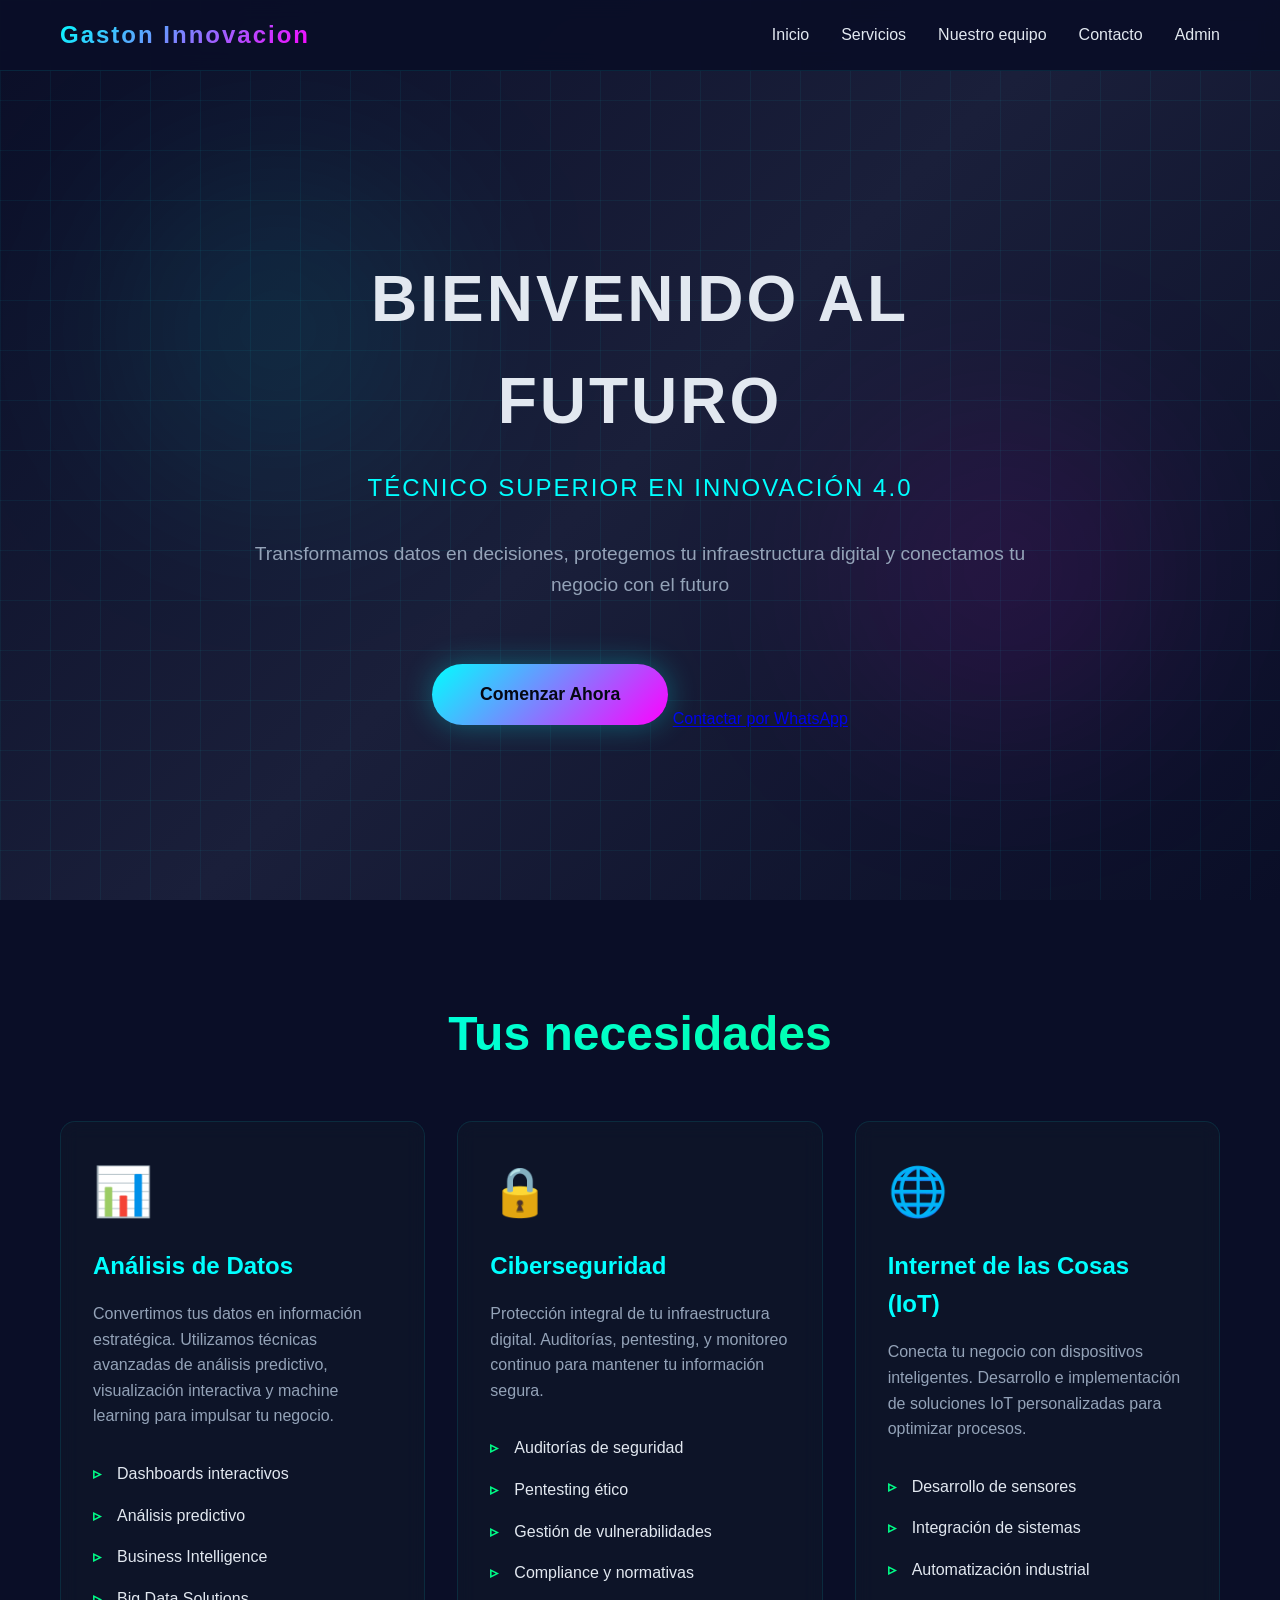
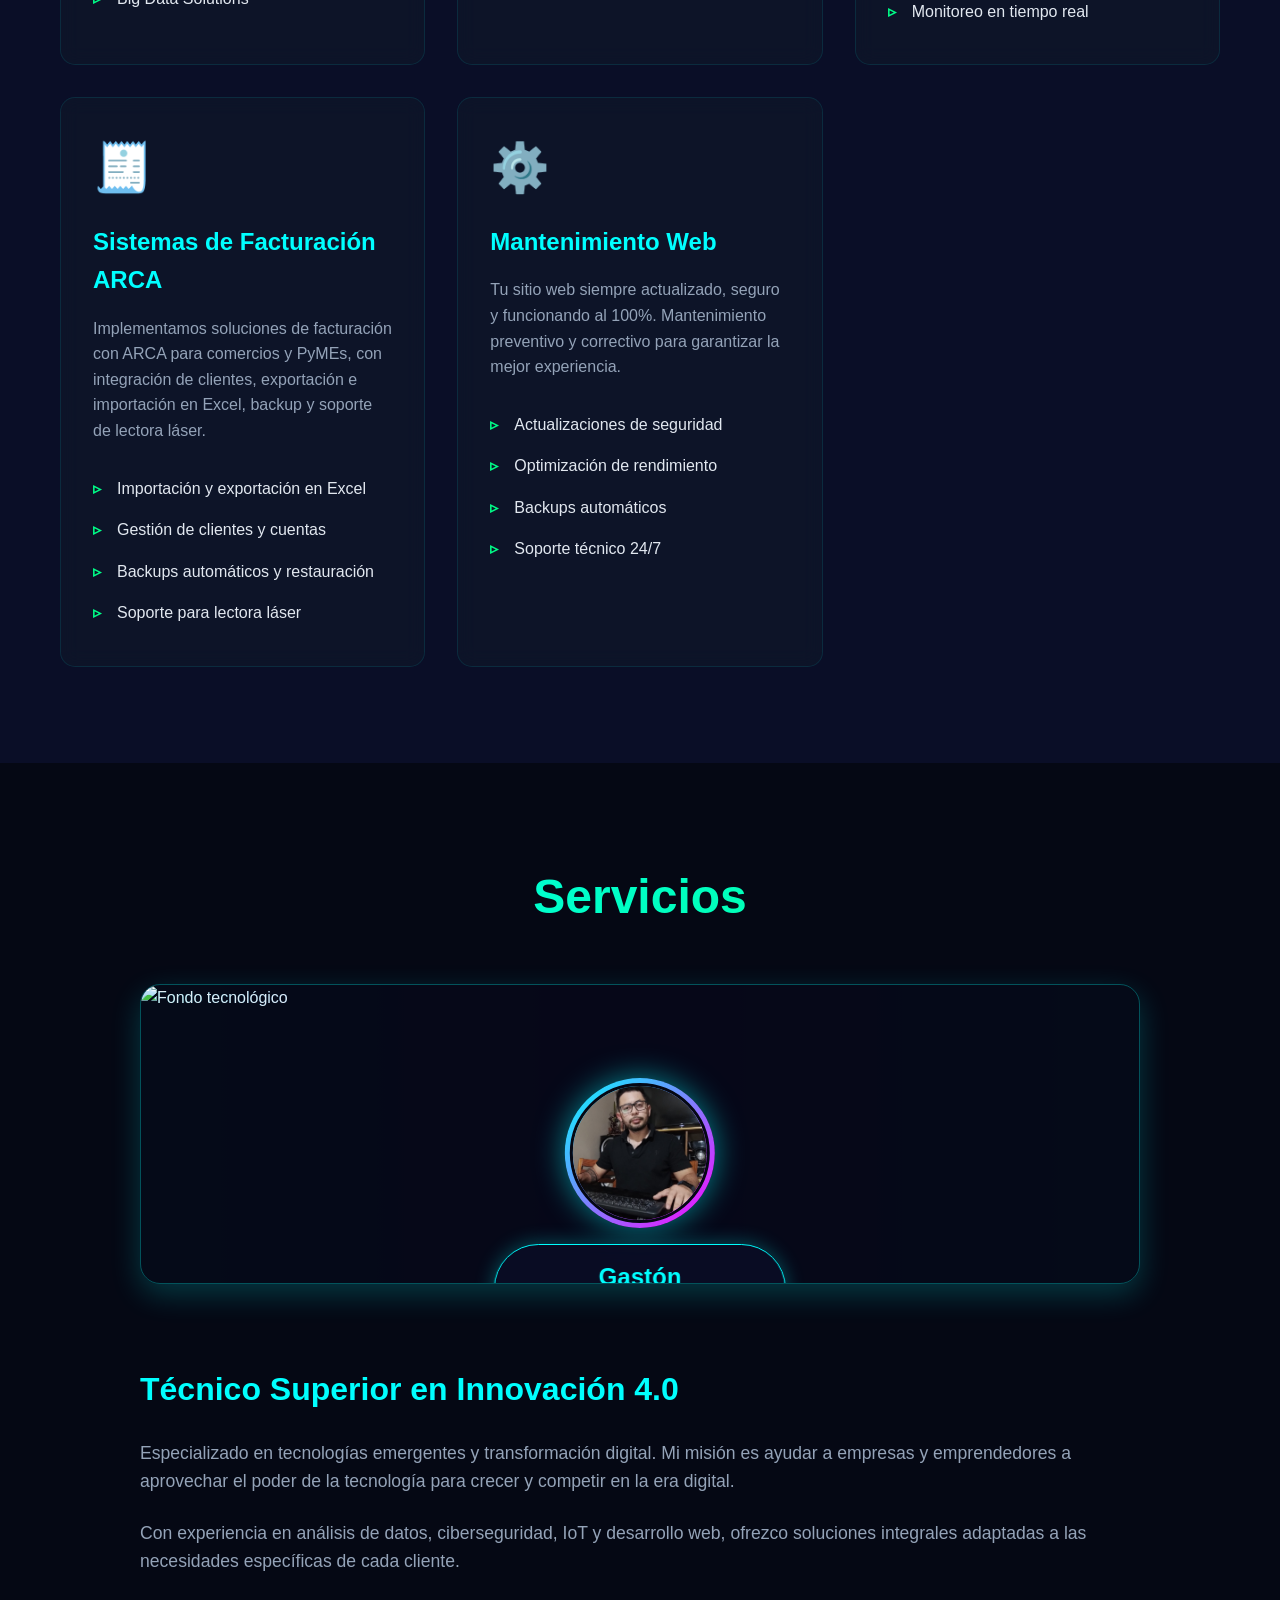
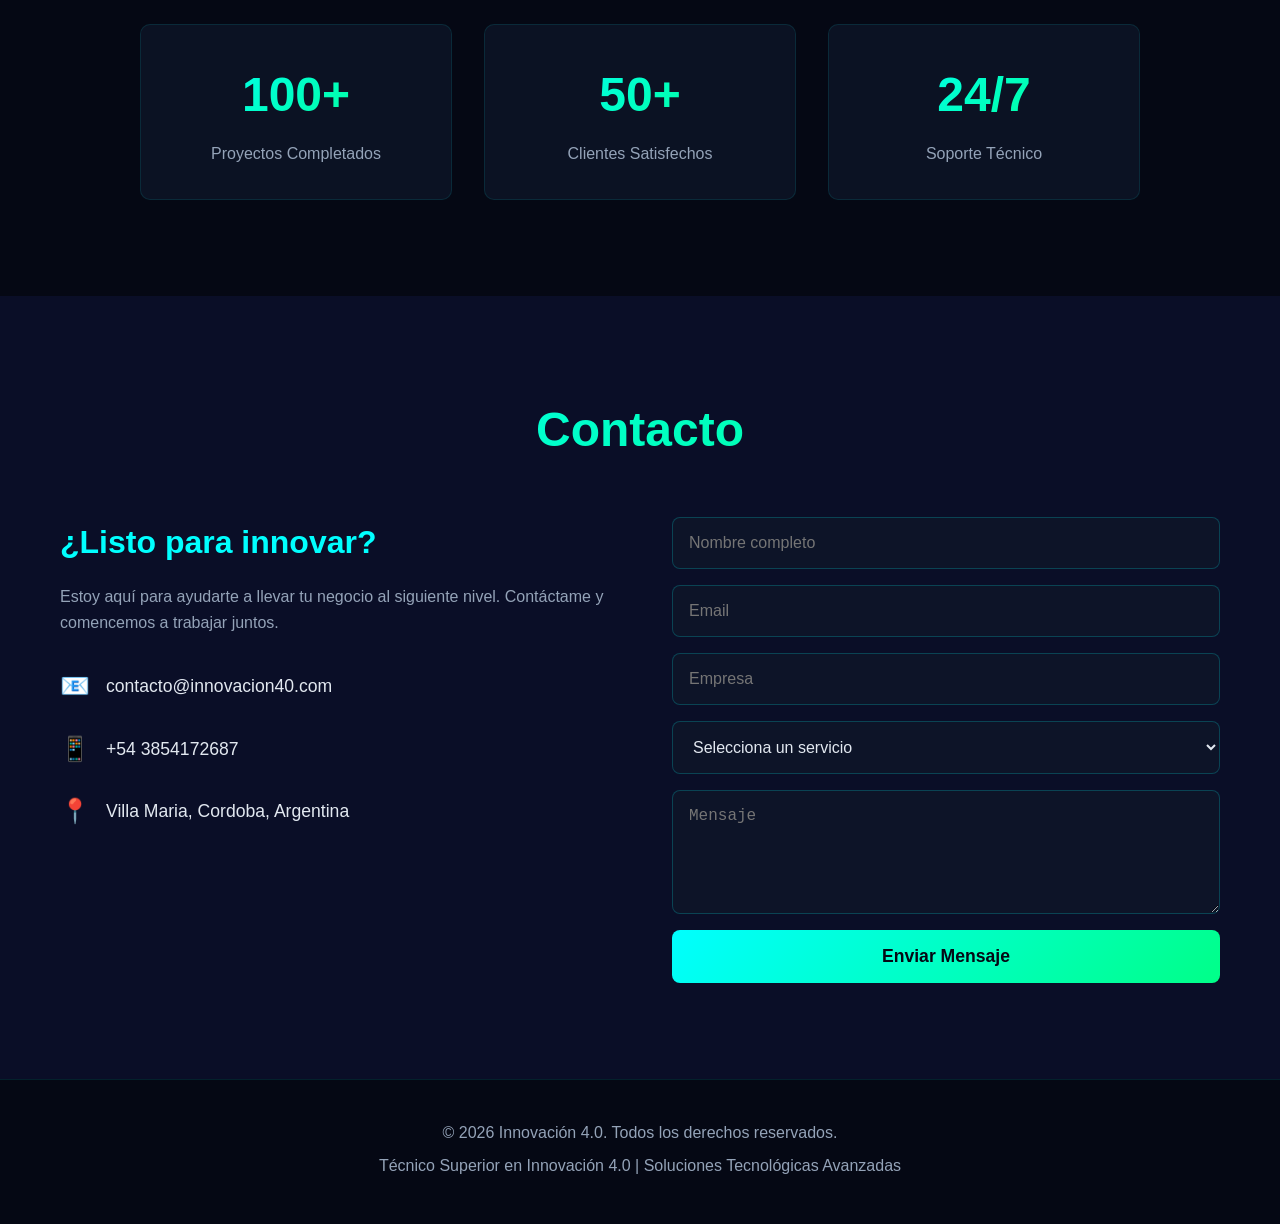
==== commit d5159875: ""actualizacion"" ====
--- a/index.html
+++ b/index.html
@@ -33,15 +33,16 @@
                 <li><a href="#servicios">Servicios</a></li>
                 <li><a href="#sobre-mi">Nuestro equipo</a></li>
                 <li><a href="#contacto">Contacto</a></li>
+                <li><a href="admin.html">Admin</a></li>
             </ul>
         </div>
     </nav>
 
-    <section id="inicio" class="hero">
+    <section id="inicio" class="hero" data-section="hero">
         <div class="hero-content">
-            <h1 class="glitch" data-text="BIENVENIDO AL FUTURO">BIENVENIDO AL FUTURO</h1>
-            <p class="subtitle">Técnico Superior en Innovación 4.0</p>
-            <p class="hero-description">Transformamos datos en decisiones, protegemos tu infraestructura digital y conectamos tu negocio con el futuro</p>
+            <h1 id="heroTitle" class="glitch" data-text="BIENVENIDO AL FUTURO">BIENVENIDO AL FUTURO</h1>
+            <p id="heroSubtitle" class="subtitle">Técnico Superior en Innovación 4.0</p>
+            <p id="heroDescription" class="hero-description">Transformamos datos en decisiones, protegemos tu infraestructura digital y conectamos tu negocio con el futuro</p>
             <a href="#contacto" class="cta-button">Comenzar Ahora</a>
             <a href="https://wa.me/+5493854172687" 
    onclick="window.dataLayer = window.dataLayer || []; window.dataLayer.push({'event': 'contacto_whatsapp'});" 
@@ -57,12 +58,12 @@
 
     <section id="servicios" class="services">
         <div class="container">
-            <h2 class="section-title">Tus necesidades</h2>
+            <h2 class="section-title" id="servicesSectionTitle">Tus necesidades</h2>
             <div class="services-grid">
-                <div class="service-card">
+                <div class="service-card service-1">
                     <div class="service-icon">📊</div>
-                    <h3>Análisis de Datos</h3>
-                    <p>Convertimos tus datos en información estratégica. Utilizamos técnicas avanzadas de análisis predictivo, visualización interactiva y machine learning para impulsar tu negocio.</p>
+                    <h3 id="service1Title">Análisis de Datos</h3>
+                    <p id="service1Description">Convertimos tus datos en información estratégica. Utilizamos técnicas avanzadas de análisis predictivo, visualización interactiva y machine learning para impulsar tu negocio.</p>
                     <ul class="service-features">
                         <li>Dashboards interactivos</li>
                         <li>Análisis predictivo</li>
@@ -71,10 +72,10 @@
                     </ul>
                 </div>
 
-                <div class="service-card">
+                <div class="service-card service-2">
                     <div class="service-icon">🔒</div>
-                    <h3>Ciberseguridad</h3>
-                    <p>Protección integral de tu infraestructura digital. Auditorías, pentesting, y monitoreo continuo para mantener tu información segura.</p>
+                    <h3 id="service2Title">Ciberseguridad</h3>
+                    <p id="service2Description">Protección integral de tu infraestructura digital. Auditorías, pentesting, y monitoreo continuo para mantener tu información segura.</p>
                     <ul class="service-features">
                         <li>Auditorías de seguridad</li>
                         <li>Pentesting ético</li>
@@ -83,10 +84,10 @@
                     </ul>
                 </div>
 
-                <div class="service-card">
+                <div class="service-card service-3">
                     <div class="service-icon">🌐</div>
-                    <h3>Internet de las Cosas (IoT)</h3>
-                    <p>Conecta tu negocio con dispositivos inteligentes. Desarrollo e implementación de soluciones IoT personalizadas para optimizar procesos.</p>
+                    <h3 id="service3Title">Internet de las Cosas (IoT)</h3>
+                    <p id="service3Description">Conecta tu negocio con dispositivos inteligentes. Desarrollo e implementación de soluciones IoT personalizadas para optimizar procesos.</p>
                     <ul class="service-features">
                         <li>Desarrollo de sensores</li>
                         <li>Integración de sistemas</li>
@@ -95,10 +96,22 @@
                     </ul>
                 </div>
 
-                <div class="service-card">
+                <div class="service-card service-4 arca-service-card">
+                    <div class="service-icon">🧾</div>
+                    <h3 id="service4Title">Sistemas de Facturación ARCA</h3>
+                    <p id="service4Description">Implementamos soluciones de facturación con ARCA para comercios y PyMEs, con integración de clientes, exportación e importación en Excel, backup y soporte de lectora láser.</p>
+                    <ul class="service-features">
+                        <li>Importación y exportación en Excel</li>
+                        <li>Gestión de clientes y cuentas</li>
+                        <li>Backups automáticos y restauración</li>
+                        <li>Soporte para lectora láser</li>
+                    </ul>
+                </div>
+
+                <div class="service-card service-5">
                     <div class="service-icon">⚙️</div>
-                    <h3>Mantenimiento Web</h3>
-                    <p>Tu sitio web siempre actualizado, seguro y funcionando al 100%. Mantenimiento preventivo y correctivo para garantizar la mejor experiencia.</p>
+                    <h3 id="service5Title">Mantenimiento Web</h3>
+                    <p id="service5Description">Tu sitio web siempre actualizado, seguro y funcionando al 100%. Mantenimiento preventivo y correctivo para garantizar la mejor experiencia.</p>
                     <ul class="service-features">
                         <li>Actualizaciones de seguridad</li>
                         <li>Optimización de rendimiento</li>
@@ -112,7 +125,7 @@
 
     <section id="sobre-mi" class="about">
     <div class="container">
-        <h2 class="section-title">Servicios</h2>
+        <h2 class="section-title" id="aboutSectionTitle">Servicios</h2>
         <div class="about-content">
             <!-- NUEVA FRANJA HORIZONTAL CON FOTO -->
             <div class="profile-banner">
@@ -129,16 +142,16 @@
                         <img src="image/perfil.jpeg" alt="Gastón - Especialista en Innovación 4.0" class="profile-img">
                     </div>
                     <div class="profile-name">
-                        <h3>Gastón</h3>
-                        <p>Técnico Superior en Innovación 4.0</p>
+                        <h3 id="teamName">Gastón</h3>
+                        <p id="teamRole">Técnico Superior en Innovación 4.0</p>
                     </div>
                 </div>
             </div>
             
             <div class="about-text">
-                <h3>Técnico Superior en Innovación 4.0</h3>
-                <p>Especializado en tecnologías emergentes y transformación digital. Mi misión es ayudar a empresas y emprendedores a aprovechar el poder de la tecnología para crecer y competir en la era digital.</p>
-                <p>Con experiencia en análisis de datos, ciberseguridad, IoT y desarrollo web, ofrezco soluciones integrales adaptadas a las necesidades específicas de cada cliente.</p>
+                <h3 id="aboutHeadline">Técnico Superior en Innovación 4.0</h3>
+                <p id="aboutPara1">Especializado en tecnologías emergentes y transformación digital. Mi misión es ayudar a empresas y emprendedores a aprovechar el poder de la tecnología para crecer y competir en la era digital.</p>
+                <p id="aboutPara2">Con experiencia en análisis de datos, ciberseguridad, IoT y desarrollo web, ofrezco soluciones integrales adaptadas a las necesidades específicas de cada cliente.</p>
                 <div class="stats">
                     <div class="stat">
                         <div class="stat-number">100+</div>
@@ -160,23 +173,23 @@
 
     <section id="contacto" class="contact">
         <div class="container">
-            <h2 class="section-title">Contacto</h2>
+            <h2 class="section-title" id="contactSectionTitle">Contacto</h2>
             <div class="contact-content">
                 <div class="contact-info">
-                    <h3>¿Listo para innovar?</h3>
-                    <p>Estoy aquí para ayudarte a llevar tu negocio al siguiente nivel. Contáctame y comencemos a trabajar juntos.</p>
+                    <h3 id="contactHeadline">¿Listo para innovar?</h3>
+                    <p id="contactPara">Estoy aquí para ayudarte a llevar tu negocio al siguiente nivel. Contáctame y comencemos a trabajar juntos.</p>
                     <div class="contact-methods">
                         <div class="contact-method">
                             <span class="contact-icon">📧</span>
-                            <span>contacto@innovacion40.com</span>
+                            <span id="contactEmail">contacto@innovacion40.com</span>
                         </div>
                         <div class="contact-method">
                             <span class="contact-icon">📱</span>
-                            <span>+54 3854172687</span>
+                            <span id="contactPhone">+54 3854172687</span>
                         </div>
                         <div class="contact-method">
                             <span class="contact-icon">📍</span>
-                            <span>Villa Maria, Cordoba, Argentina</span>
+                            <span id="contactAddress">Villa Maria, Cordoba, Argentina</span>
                         </div>
                     </div>
                 </div>
@@ -189,6 +202,7 @@
                         <option value="datos">Análisis de Datos</option>
                         <option value="ciber">Ciberseguridad</option>
                         <option value="iot">IoT</option>
+                        <option value="facturacion">Facturación ARCA</option>
                         <option value="web">Mantenimiento Web</option>
                         <option value="otro">Otro</option>
                     </select>
@@ -224,6 +238,108 @@
             form.reset();
         });
 
+        function loadAdminData() {
+            const heroTitle = document.querySelector('.hero h1');
+            const heroSubtitle = document.querySelector('.hero .subtitle');
+            const heroDescription = document.querySelector('.hero-description');
+            const servicesSectionTitle = document.getElementById('servicesSectionTitle');
+            const service1Title = document.getElementById('service1Title');
+            const service1Description = document.getElementById('service1Description');
+            const service2Title = document.getElementById('service2Title');
+            const service2Description = document.getElementById('service2Description');
+            const service3Title = document.getElementById('service3Title');
+            const service3Description = document.getElementById('service3Description');
+            const service4Title = document.getElementById('service4Title');
+            const service4Description = document.getElementById('service4Description');
+            const service5Title = document.getElementById('service5Title');
+            const service5Description = document.getElementById('service5Description');
+            const aboutSectionTitle = document.getElementById('aboutSectionTitle');
+            const aboutHeadline = document.getElementById('aboutHeadline');
+            const aboutPara1 = document.getElementById('aboutPara1');
+            const aboutPara2 = document.getElementById('aboutPara2');
+            const teamName = document.getElementById('teamName');
+            const teamRole = document.getElementById('teamRole');
+            const contactSectionTitle = document.getElementById('contactSectionTitle');
+            const contactHeadline = document.getElementById('contactHeadline');
+            const contactPara = document.getElementById('contactPara');
+            const contactEmail = document.getElementById('contactEmail');
+            const contactPhone = document.getElementById('contactPhone');
+            const contactAddress = document.getElementById('contactAddress');
+            const bannerBg = document.querySelector('.banner-bg');
+            const profileImg = document.querySelector('.profile-img');
+
+            const savedHeroTitle = localStorage.getItem('heroTitle');
+            const savedHeroSubtitle = localStorage.getItem('heroSubtitle');
+            const savedHeroDescription = localStorage.getItem('heroDescription');
+            const savedServicesSectionTitle = localStorage.getItem('servicesSectionTitle');
+            const savedService1Title = localStorage.getItem('service1Title');
+            const savedService1Description = localStorage.getItem('service1Description');
+            const savedService2Title = localStorage.getItem('service2Title');
+            const savedService2Description = localStorage.getItem('service2Description');
+            const savedService3Title = localStorage.getItem('service3Title');
+            const savedService3Description = localStorage.getItem('service3Description');
+            const savedService4Title = localStorage.getItem('service4Title');
+            const savedService4Description = localStorage.getItem('service4Description');
+            const savedService5Title = localStorage.getItem('service5Title');
+            const savedService5Description = localStorage.getItem('service5Description');
+            const savedAboutSectionTitle = localStorage.getItem('aboutSectionTitle');
+            const savedAboutHeadline = localStorage.getItem('aboutHeadline');
+            const savedAboutPara1 = localStorage.getItem('aboutPara1');
+            const savedAboutPara2 = localStorage.getItem('aboutPara2');
+            const savedTeamName = localStorage.getItem('teamName');
+            const savedTeamRole = localStorage.getItem('teamRole');
+            const savedContactSectionTitle = localStorage.getItem('contactSectionTitle');
+            const savedContactHeadline = localStorage.getItem('contactHeadline');
+            const savedContactPara = localStorage.getItem('contactPara');
+            const savedContactEmail = localStorage.getItem('contactEmail');
+            const savedContactPhone = localStorage.getItem('contactPhone');
+            const savedContactAddress = localStorage.getItem('contactAddress');
+            const savedBannerImage = localStorage.getItem('bannerImage');
+            const savedProfileImage = localStorage.getItem('profileImage');
+            const savedBackgroundColor = localStorage.getItem('siteBackgroundColor');
+            const savedBackgroundImage = localStorage.getItem('siteBackgroundImage');
+
+            if (savedHeroTitle) heroTitle.textContent = savedHeroTitle;
+            if (savedHeroSubtitle) heroSubtitle.textContent = savedHeroSubtitle;
+            if (savedHeroDescription) heroDescription.textContent = savedHeroDescription;
+            if (savedServicesSectionTitle) servicesSectionTitle.textContent = savedServicesSectionTitle;
+            if (savedService1Title) service1Title.textContent = savedService1Title;
+            if (savedService1Description) service1Description.textContent = savedService1Description;
+            if (savedService2Title) service2Title.textContent = savedService2Title;
+            if (savedService2Description) service2Description.textContent = savedService2Description;
+            if (savedService3Title) service3Title.textContent = savedService3Title;
+            if (savedService3Description) service3Description.textContent = savedService3Description;
+            if (savedService4Title) service4Title.textContent = savedService4Title;
+            if (savedService4Description) service4Description.textContent = savedService4Description;
+            if (savedService5Title) service5Title.textContent = savedService5Title;
+            if (savedService5Description) service5Description.textContent = savedService5Description;
+            if (savedAboutSectionTitle) aboutSectionTitle.textContent = savedAboutSectionTitle;
+            if (savedAboutHeadline) aboutHeadline.textContent = savedAboutHeadline;
+            if (savedAboutPara1) aboutPara1.textContent = savedAboutPara1;
+            if (savedAboutPara2) aboutPara2.textContent = savedAboutPara2;
+            if (savedTeamName) teamName.textContent = savedTeamName;
+            if (savedTeamRole) teamRole.textContent = savedTeamRole;
+            if (savedContactSectionTitle) contactSectionTitle.textContent = savedContactSectionTitle;
+            if (savedContactHeadline) contactHeadline.textContent = savedContactHeadline;
+            if (savedContactPara) contactPara.textContent = savedContactPara;
+            if (savedContactEmail) contactEmail.textContent = savedContactEmail;
+            if (savedContactPhone) contactPhone.textContent = savedContactPhone;
+            if (savedContactAddress) contactAddress.textContent = savedContactAddress;
+            if (savedBannerImage) bannerBg.src = savedBannerImage;
+            if (savedProfileImage) profileImg.src = savedProfileImage;
+            if (savedBackgroundImage) {
+                document.body.style.backgroundImage = `url(${savedBackgroundImage})`;
+                document.body.style.backgroundSize = 'cover';
+                document.body.style.backgroundPosition = 'center';
+                document.body.style.backgroundRepeat = 'no-repeat';
+            } else if (savedBackgroundColor) {
+                document.body.style.backgroundColor = savedBackgroundColor;
+                document.body.style.backgroundImage = 'none';
+            }
+        }
+
+        loadAdminData();
+
         const observer = new IntersectionObserver((entries) => {
             entries.forEach(entry => {
                 if (entry.isIntersecting) {
--- a/styles.css
+++ b/styles.css
@@ -373,6 +373,56 @@
     margin-top: 3rem;
 }
 
+/* Admin Panel */
+.admin-panel {
+    padding: 6rem 0;
+    background: #061024;
+}
+
+.admin-content {
+    max-width: 900px;
+    margin: 0 auto;
+    background: rgba(15, 23, 42, 0.85);
+    border: 1px solid rgba(0, 255, 255, 0.15);
+    border-radius: 20px;
+    padding: 2.5rem;
+}
+
+.admin-form {
+    display: grid;
+    gap: 1.5rem;
+    margin-top: 1.5rem;
+}
+
+.admin-group {
+    display: flex;
+    flex-direction: column;
+    gap: 0.5rem;
+}
+
+.admin-group label {
+    color: var(--text-light);
+    font-weight: 600;
+}
+
+.admin-group input,
+.admin-group textarea {
+    padding: 1rem;
+    background: rgba(0, 0, 0, 0.3);
+    border: 1px solid rgba(0, 255, 255, 0.15);
+    border-radius: 10px;
+    color: var(--text-light);
+}
+
+.admin-group input[type="file"] {
+    padding: 0.75rem 1rem;
+}
+
+.admin-panel p {
+    color: var(--text-dim);
+    line-height: 1.7;
+}
+
 .contact-info h3 {
     font-size: 2rem;
     color: var(--primary-color);
@@ -479,6 +529,10 @@
         grid-template-columns: 1fr;
     }
 
+    .admin-form {
+        grid-template-columns: 1fr;
+    }
+
     .section-title {
         font-size: 2rem;
     }
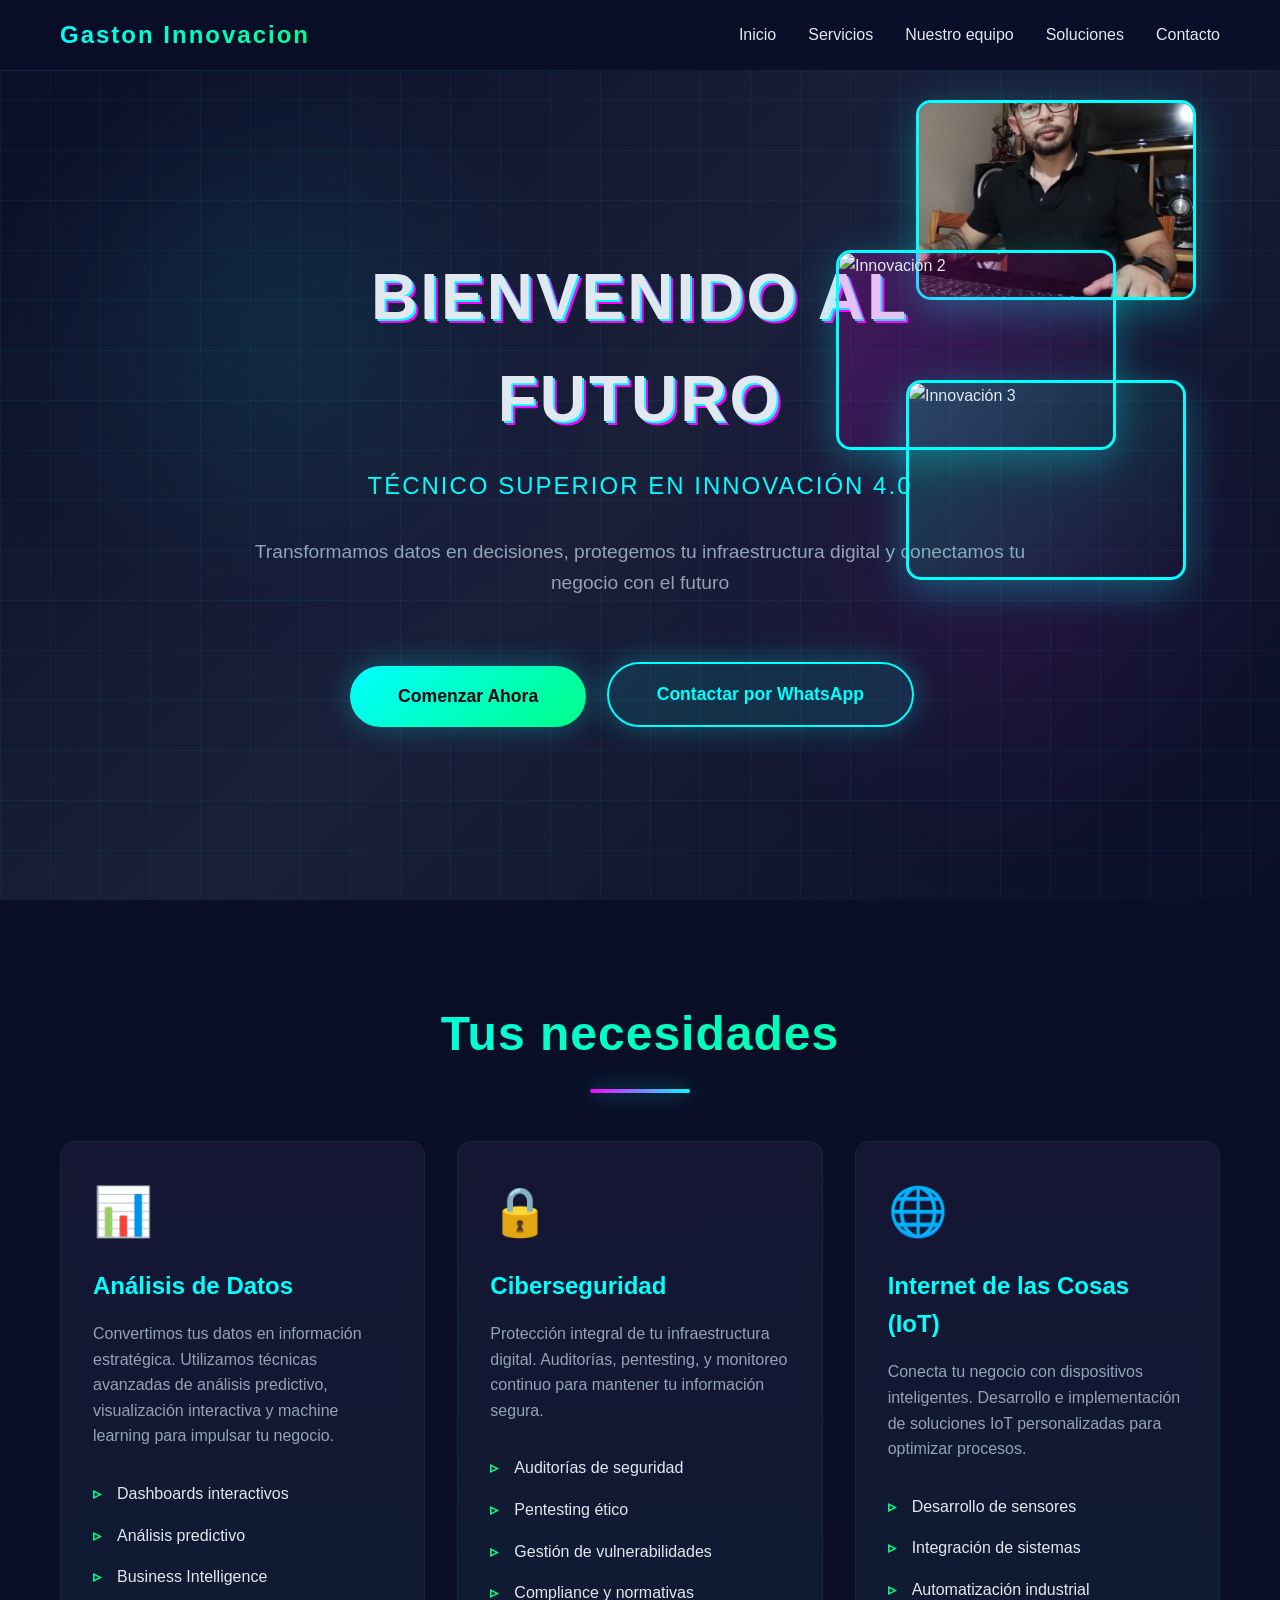
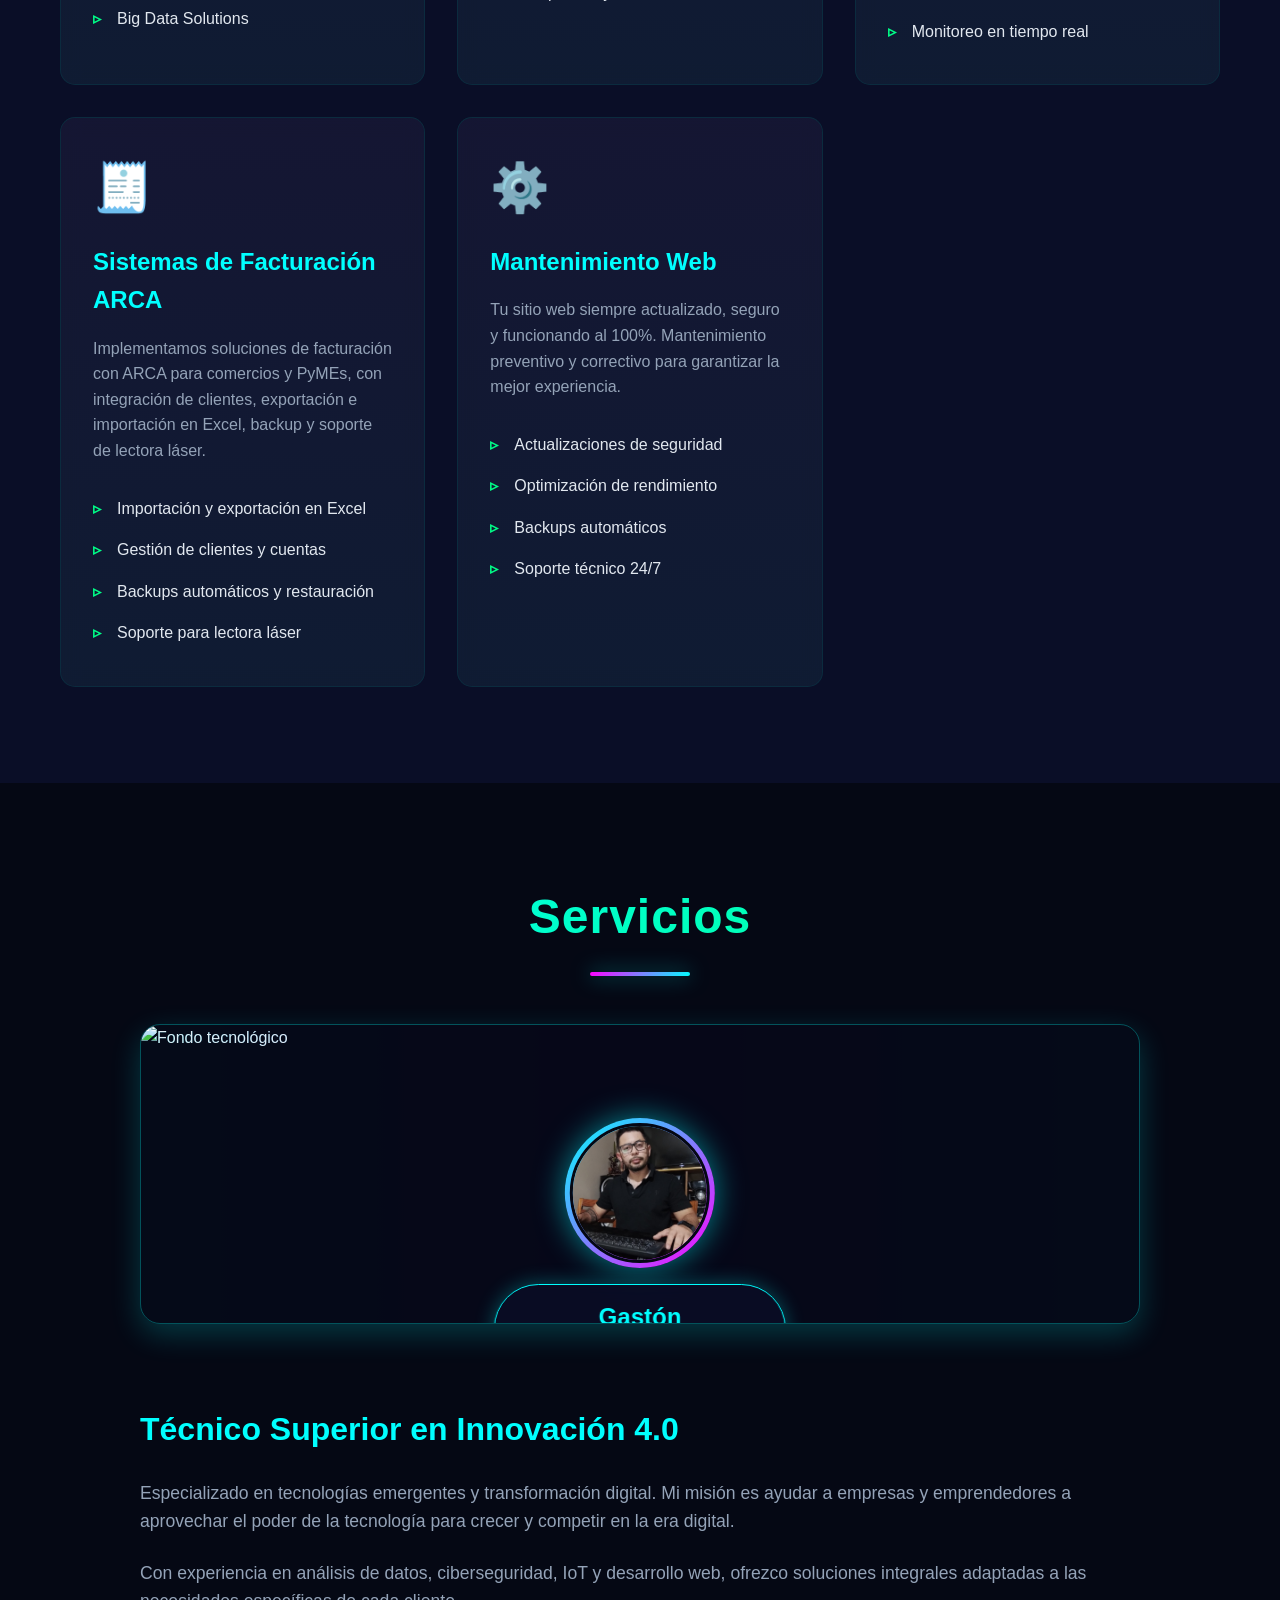
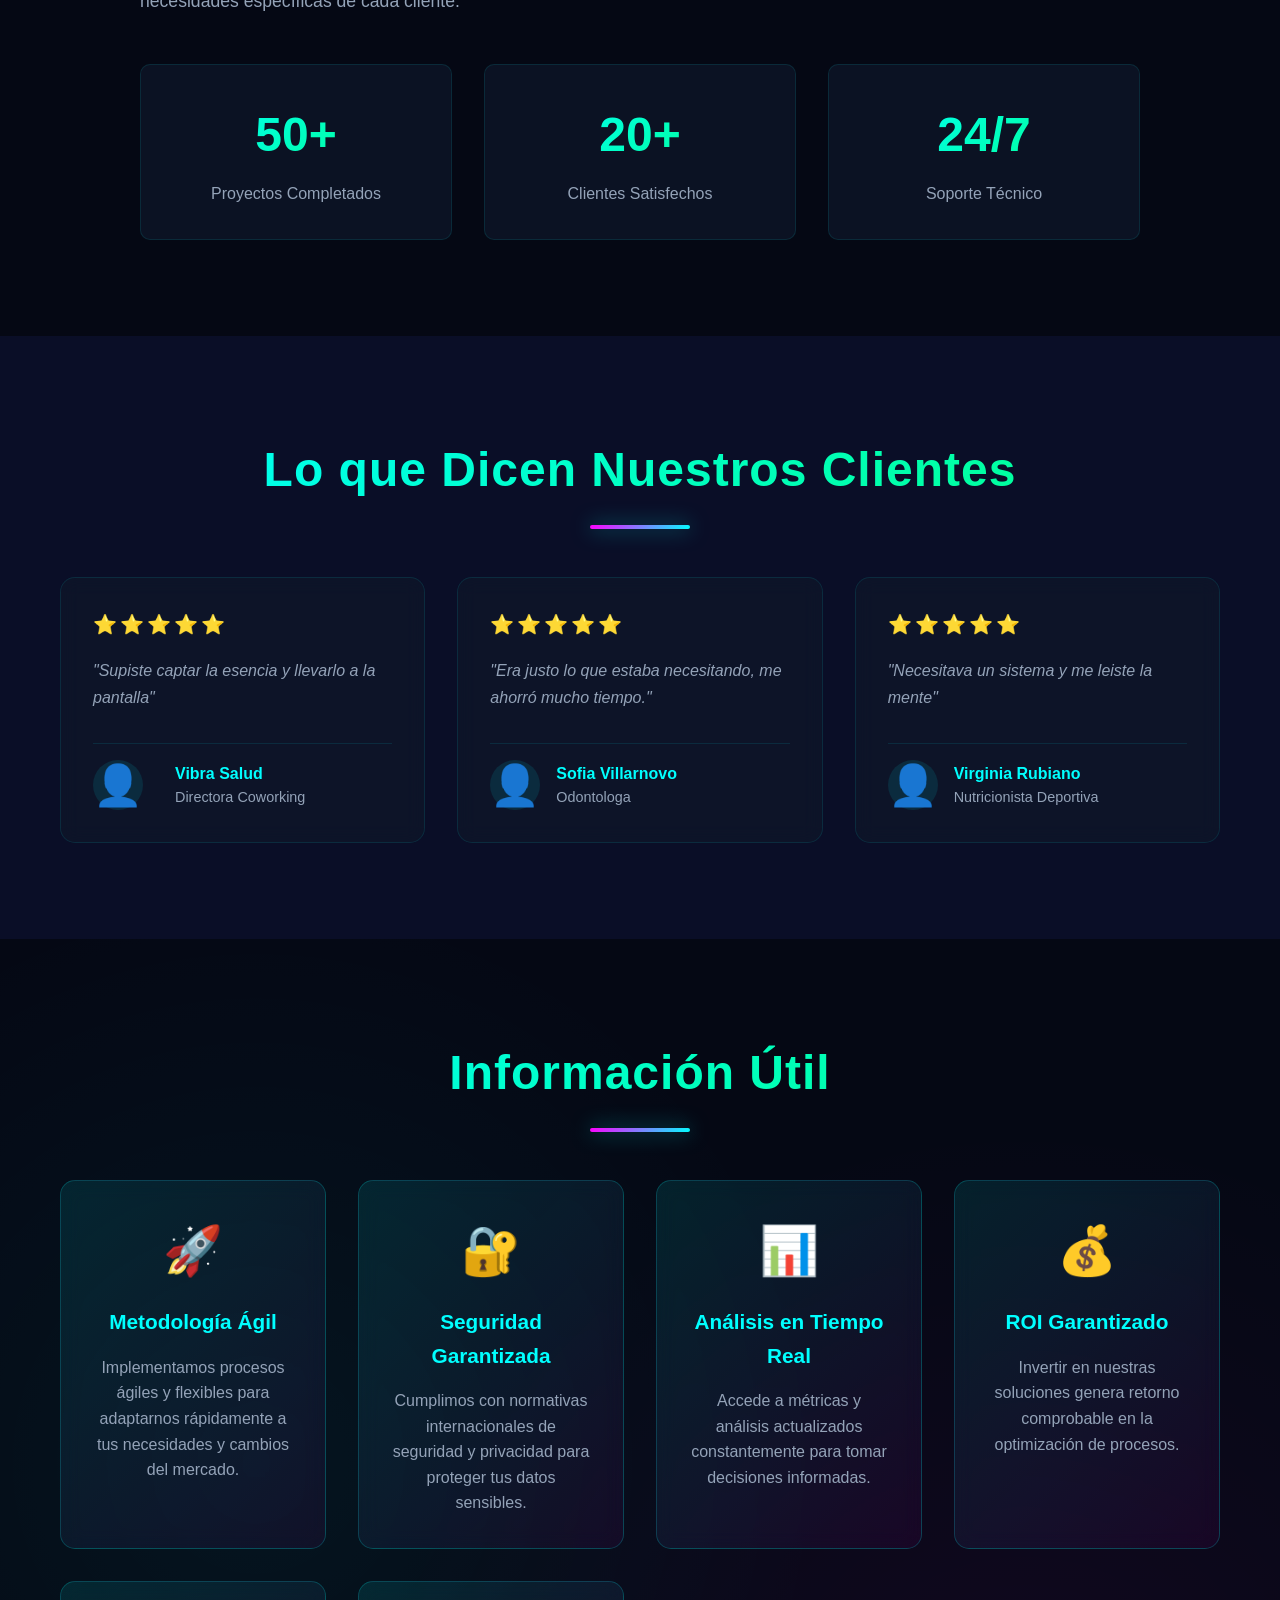
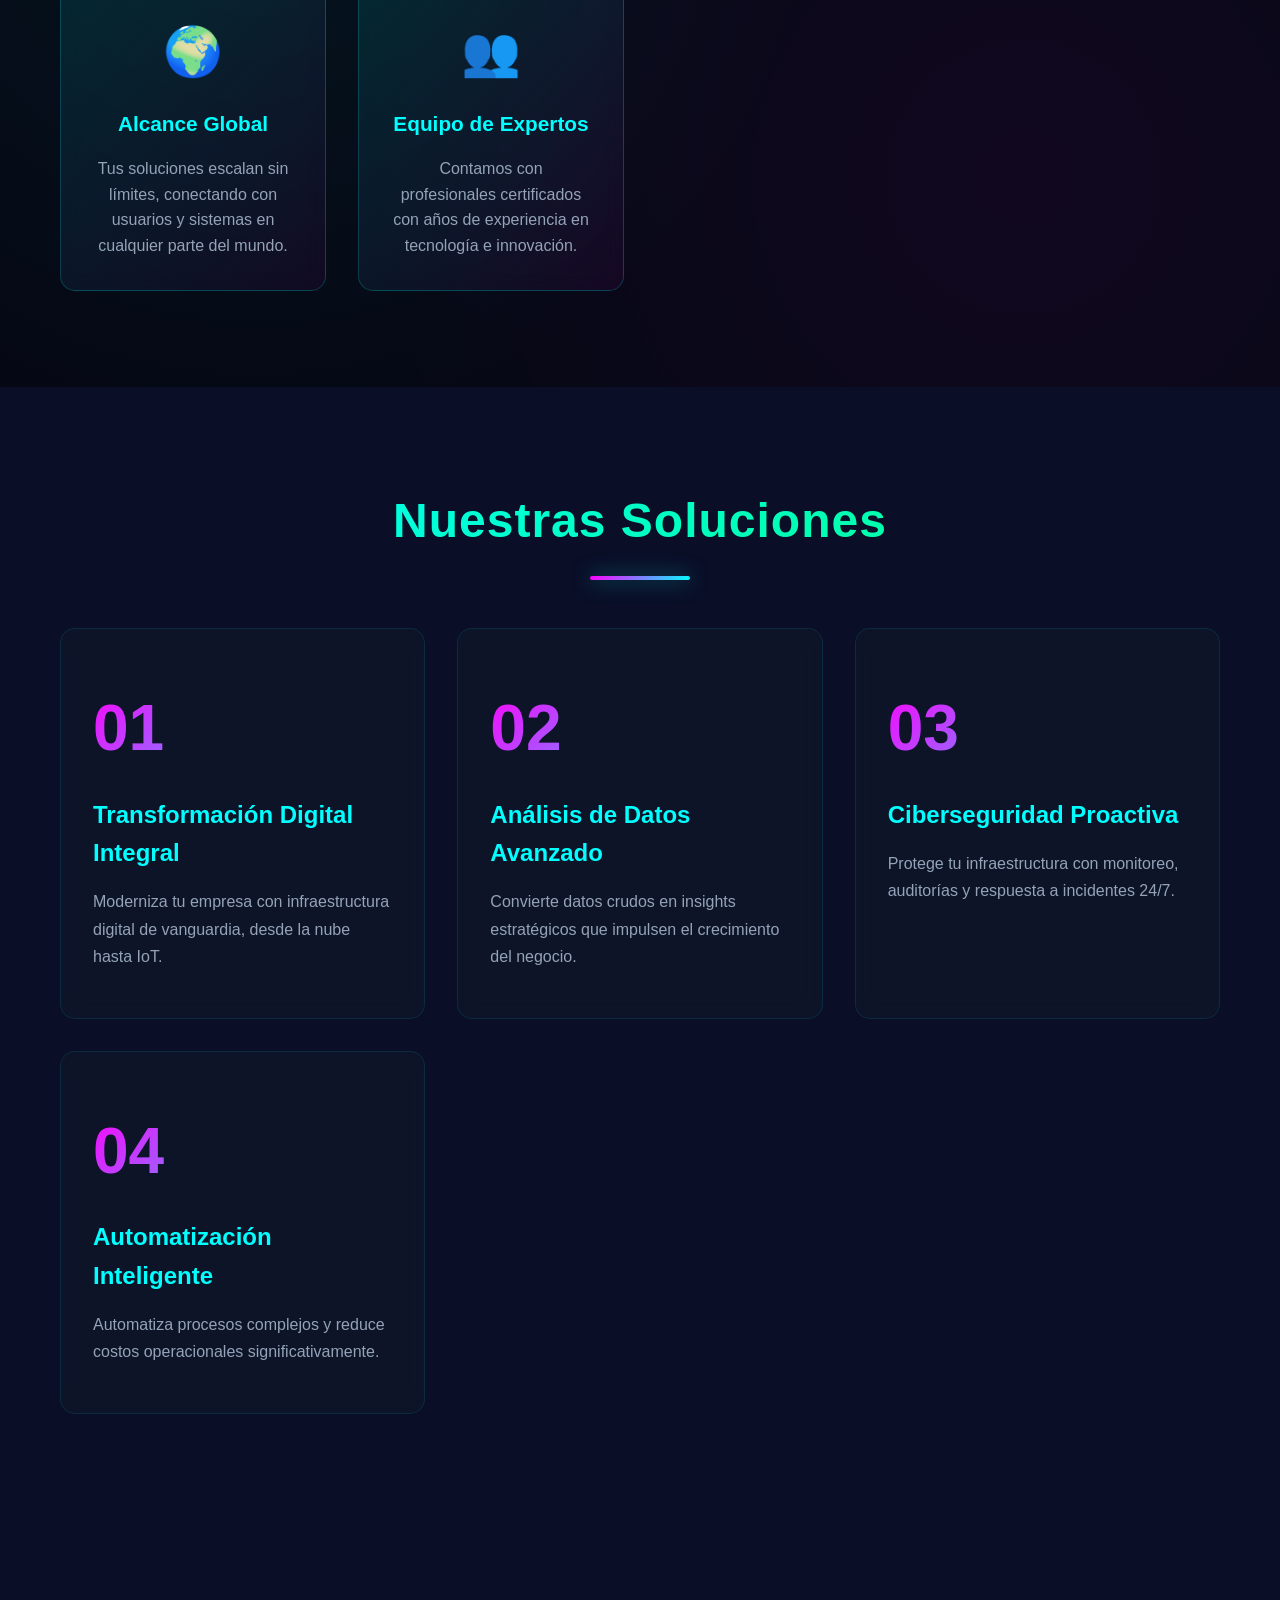
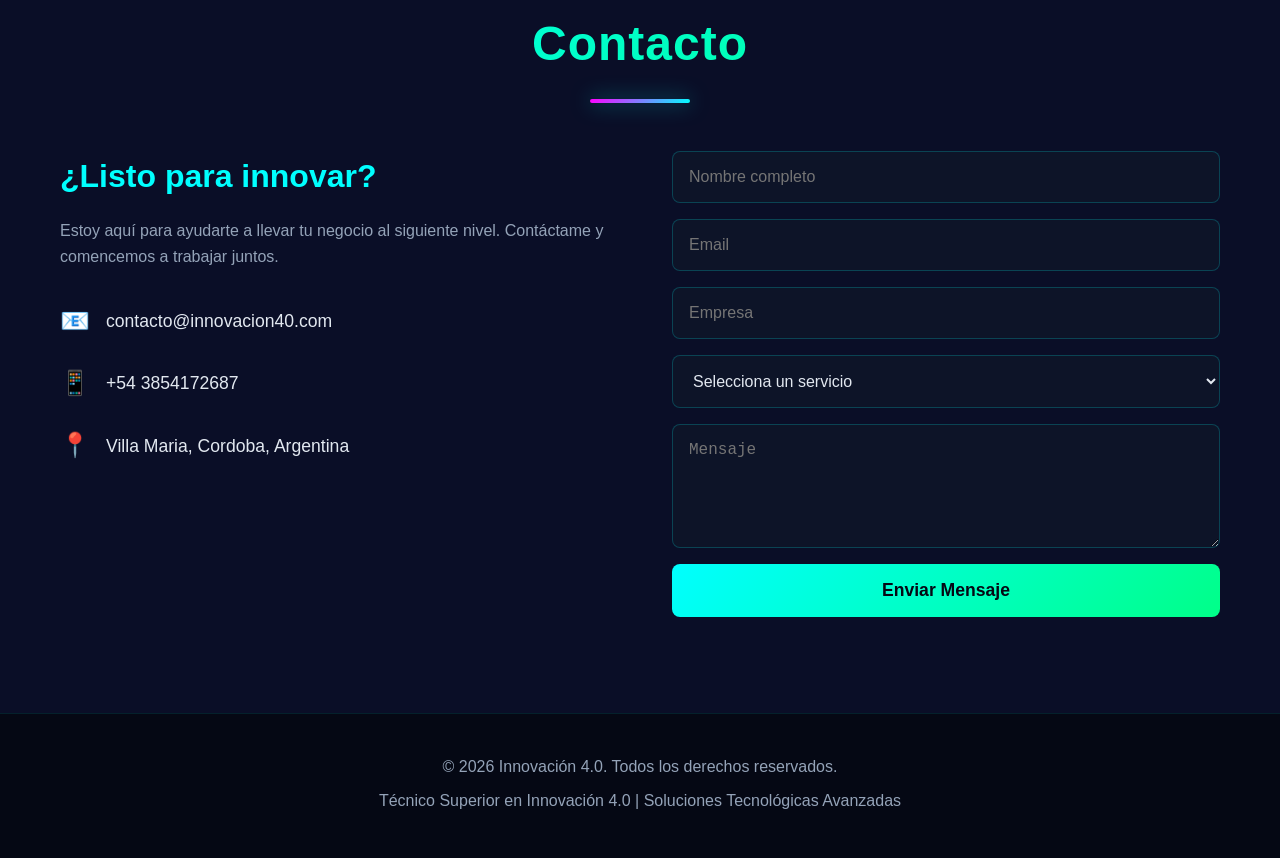
==== commit cc94eb67: ""actualizacion"" ====
--- a/index.html
+++ b/index.html
@@ -5,6 +5,15 @@
     <meta name="viewport" content="width=device-width, initial-scale=1.0">
     <title>Innovación 4.0 | Soluciones Tecnológicas Avanzadas</title>
     <link rel="stylesheet" href="styles.css">
+    
+    <!-- Google Analytics 4 -->
+    <script async src="https://www.googletagmanager.com/gtag/js?id=G-XXXXXXXXXX"></script>
+    <script>
+      window.dataLayer = window.dataLayer || [];
+      function gtag(){dataLayer.push(arguments);}
+      gtag('js', new Date());
+      gtag('config', 'G-XXXXXXXXXX');
+    </script>
 </head>
 <!-- Meta Pixel Code -->
 <script>
@@ -32,8 +41,9 @@
                 <li><a href="#inicio">Inicio</a></li>
                 <li><a href="#servicios">Servicios</a></li>
                 <li><a href="#sobre-mi">Nuestro equipo</a></li>
+                <li><a href="#soluciones">Soluciones</a></li>
                 <li><a href="#contacto">Contacto</a></li>
-                <li><a href="admin.html">Admin</a></li>
+                <li class="admin-link-hidden"><a href="admin.html">Admin</a></li>
             </ul>
         </div>
     </nav>
@@ -44,12 +54,26 @@
             <p id="heroSubtitle" class="subtitle">Técnico Superior en Innovación 4.0</p>
             <p id="heroDescription" class="hero-description">Transformamos datos en decisiones, protegemos tu infraestructura digital y conectamos tu negocio con el futuro</p>
             <a href="#contacto" class="cta-button">Comenzar Ahora</a>
-            <a href="https://wa.me/+5493854172687" 
+            <a href="https://wa.me/+5493854172687" class="cta-button secondary"
    onclick="window.dataLayer = window.dataLayer || []; window.dataLayer.push({'event': 'contacto_whatsapp'});" 
    >
    Contactar por WhatsApp
 </a>
         </div>
+        
+        <!-- Imágenes superpuestas descendentes -->
+        <div class="hero-images">
+            <div class="image-layer layer-1">
+                <img src="image/perfil.jpeg">
+            </div>
+            <div class="image-layer layer-2">
+                <img src="https://images.unsplash.com/photo-1454165804606-c3d57bc86b40?auto=format&fit=crop&w=400&h=300" alt="Innovación 2">
+            </div>
+            <div class="image-layer layer-3">
+                <img src="https://images.unsplash.com/photo-1517694712202-14dd9538aa97?auto=format&fit=crop&w=400&h=300" alt="Innovación 3">
+            </div>
+        </div>
+
         <div class="hero-background">
             <div class="grid-overlay"></div>
             <div class="floating-particles"></div>
@@ -154,11 +178,11 @@
                 <p id="aboutPara2">Con experiencia en análisis de datos, ciberseguridad, IoT y desarrollo web, ofrezco soluciones integrales adaptadas a las necesidades específicas de cada cliente.</p>
                 <div class="stats">
                     <div class="stat">
-                        <div class="stat-number">100+</div>
+                        <div class="stat-number">50+</div>
                         <div class="stat-label">Proyectos Completados</div>
                     </div>
                     <div class="stat">
-                        <div class="stat-number">50+</div>
+                        <div class="stat-number">20+</div>
                         <div class="stat-label">Clientes Satisfechos</div>
                     </div>
                     <div class="stat">
@@ -170,6 +194,117 @@
         </div>
     </div>
 </section>
+
+    <!-- Sección de Reseñas/Testimonios -->
+    <section class="reviews">
+        <div class="container">
+            <h2 class="section-title">Lo que Dicen Nuestros Clientes</h2>
+            <div class="reviews-grid">
+                <div class="review-card">
+                    <div class="review-stars">⭐⭐⭐⭐⭐</div>
+                    <p class="review-text">"Supiste captar la esencia y llevarlo a la pantalla"</p>
+                    <div class="review-author">
+                        <div class="author-avatar">👤</div>
+                        <source>
+                        <div>
+                            <h4><a href="https://vibrasalud.com.ar/">Vibra Salud</a></h4>
+                            <p>Directora Coworking</p>
+                        </div>
+                    </div>
+                </div>
+                <div class="review-card">
+                    <div class="review-stars">⭐⭐⭐⭐⭐</div>
+                    <p class="review-text">"Era justo lo que estaba necesitando, me ahorró mucho tiempo."</p>
+                    <div class="review-author">
+                        <div class="author-avatar">👤</div>
+                        <div>
+                            <h4><a href="https://odvillarnovosofia.com.ar/">Sofia Villarnovo</a></h4>
+                            <p>Odontologa</p>
+                        </div>
+                    </div>
+                </div>
+                <div class="review-card">
+                    <div class="review-stars">⭐⭐⭐⭐⭐</div>
+                    <p class="review-text">"Necesitava un sistema y me leiste la mente"</p>
+                    <div class="review-author">
+                        <div class="author-avatar">👤</div>
+                        <div>
+                            <h4><a href="https://virginia.technoransuite.com.ar/">Virginia Rubiano</a></h4>
+                            <p>Nutricionista Deportiva</p>
+                        </div>
+                    </div>
+                </div>
+            </div>
+        </div>
+    </section>
+
+    <!-- Sección de Información Útil -->
+    <section class="useful-info">
+        <div class="container">
+            <h2 class="section-title">Información Útil</h2>
+            <div class="info-grid">
+                <div class="info-card">
+                    <div class="info-icon">🚀</div>
+                    <h3>Metodología Ágil</h3>
+                    <p>Implementamos procesos ágiles y flexibles para adaptarnos rápidamente a tus necesidades y cambios del mercado.</p>
+                </div>
+                <div class="info-card">
+                    <div class="info-icon">🔐</div>
+                    <h3>Seguridad Garantizada</h3>
+                    <p>Cumplimos con normativas internacionales de seguridad y privacidad para proteger tus datos sensibles.</p>
+                </div>
+                <div class="info-card">
+                    <div class="info-icon">📊</div>
+                    <h3>Análisis en Tiempo Real</h3>
+                    <p>Accede a métricas y análisis actualizados constantemente para tomar decisiones informadas.</p>
+                </div>
+                <div class="info-card">
+                    <div class="info-icon">💰</div>
+                    <h3>ROI Garantizado</h3>
+                    <p>Invertir en nuestras soluciones genera retorno comprobable en la optimización de procesos.</p>
+                </div>
+                <div class="info-card">
+                    <div class="info-icon">🌍</div>
+                    <h3>Alcance Global</h3>
+                    <p>Tus soluciones escalan sin límites, conectando con usuarios y sistemas en cualquier parte del mundo.</p>
+                </div>
+                <div class="info-card">
+                    <div class="info-icon">👥</div>
+                    <h3>Equipo de Expertos</h3>
+                    <p>Contamos con profesionales certificados con años de experiencia en tecnología e innovación.</p>
+                </div>
+            </div>
+        </div>
+    </section>
+
+    <!-- Sección de Soluciones -->
+    <section class="solutions" id="soluciones">
+        <div class="container">
+            <h2 class="section-title">Nuestras Soluciones</h2>
+            <div class="solutions-grid">
+                <div class="solution-item">
+                    <div class="solution-number">01</div>
+                    <h3>Transformación Digital Integral</h3>
+                    <p>Moderniza tu empresa con infraestructura digital de vanguardia, desde la nube hasta IoT.</p>
+                </div>
+                <div class="solution-item">
+                    <div class="solution-number">02</div>
+                    <h3>Análisis de Datos Avanzado</h3>
+                    <p>Convierte datos crudos en insights estratégicos que impulsen el crecimiento del negocio.</p>
+                </div>
+                <div class="solution-item">
+                    <div class="solution-number">03</div>
+                    <h3>Ciberseguridad Proactiva</h3>
+                    <p>Protege tu infraestructura con monitoreo, auditorías y respuesta a incidentes 24/7.</p>
+                </div>
+                <div class="solution-item">
+                    <div class="solution-number">04</div>
+                    <h3>Automatización Inteligente</h3>
+                    <p>Automatiza procesos complejos y reduce costos operacionales significativamente.</p>
+                </div>
+            </div>
+        </div>
+    </section>
 
     <section id="contacto" class="contact">
         <div class="container">
@@ -355,6 +490,258 @@
             card.style.transition = 'all 0.6s ease';
             observer.observe(card);
         });
+
+        // ===== SISTEMA DE TRACKING DE COMPORTAMIENTO DE USUARIOS =====
+        
+        // Objeto para almacenar datos de sesión
+        const userBehaviorData = {
+            sessionId: generateSessionId(),
+            startTime: new Date(),
+            pagesVisited: [],
+            sectionsViewed: [],
+            clickedElements: [],
+            scrollDepth: 0,
+            timeOnPage: 0,
+            formInteractions: [],
+            devices: {
+                userAgent: navigator.userAgent,
+                language: navigator.language,
+                screenResolution: `${window.screen.width}x${window.screen.height}`,
+                timezone: Intl.DateTimeFormat().resolvedOptions().timeZone
+            }
+        };
+
+        // Generar ID único de sesión
+        function generateSessionId() {
+            return 'session_' + Date.now() + '_' + Math.random().toString(36).substr(2, 9);
+        }
+
+        // ===== TRACKING DE SECCIONES VISITADAS =====
+        const sectionObserver = new IntersectionObserver((entries) => {
+            entries.forEach(entry => {
+                if (entry.isIntersecting) {
+                    const sectionId = entry.target.id;
+                    const sectionName = entry.target.querySelector('.section-title')?.textContent || sectionId;
+                    
+                    // Evitar duplicados
+                    if (!userBehaviorData.sectionsViewed.includes(sectionId)) {
+                        userBehaviorData.sectionsViewed.push(sectionId);
+                        
+                        // Enviar evento a Meta Pixel
+                        fbq('track', 'ViewContent', {
+                            content_name: `Sección: ${sectionName}`,
+                            content_type: 'section',
+                            section_id: sectionId
+                        });
+                        
+                        // Enviar evento a Google Analytics
+                        if (typeof gtag !== 'undefined') {
+                            gtag('event', 'view_section', {
+                                section_id: sectionId,
+                                section_name: sectionName
+                            });
+                        }
+                        
+                        console.log(`✓ Sección visitada: ${sectionName}`);
+                    }
+                }
+            });
+        }, { threshold: 0.25 });
+
+        // Observar todas las secciones principales
+        document.querySelectorAll('section[id]').forEach(section => {
+            sectionObserver.observe(section);
+        });
+
+        // ===== TRACKING DE SCROLL DEPTH =====
+        window.addEventListener('scroll', () => {
+            const windowHeight = document.documentElement.clientHeight;
+            const documentHeight = document.documentElement.scrollHeight;
+            const scrolled = window.scrollY;
+            
+            // Calcular porcentaje de scroll
+            const scrollPercent = Math.round((scrolled / (documentHeight - windowHeight)) * 100);
+            userBehaviorData.scrollDepth = Math.max(userBehaviorData.scrollDepth, scrollPercent);
+            
+            // Enviar evento cada 25% de scroll
+            if (scrollPercent > 0 && scrollPercent % 25 === 0 && scrollPercent !== userBehaviorData.lastScrollPercent) {
+                userBehaviorData.lastScrollPercent = scrollPercent;
+                
+                fbq('track', 'CustomEvent', {
+                    event_name: `scroll_${scrollPercent}%`,
+                    scroll_depth: scrollPercent
+                });
+                
+                if (typeof gtag !== 'undefined') {
+                    gtag('event', 'scroll_depth', {
+                        scroll_percentage: scrollPercent
+                    });
+                }
+            }
+        }, { passive: true });
+
+        // ===== TRACKING DE CLICS EN BOTONES Y ENLACES =====
+        document.addEventListener('click', (e) => {
+            const target = e.target.closest('a, button');
+            if (target) {
+                const elementText = target.textContent?.trim();
+                const elementHref = target.href;
+                const elementClass = target.className;
+                
+                userBehaviorData.clickedElements.push({
+                    text: elementText,
+                    href: elementHref,
+                    class: elementClass,
+                    timestamp: new Date()
+                });
+                
+                // Eventos especiales para CTA buttons
+                if (target.classList.contains('cta-button')) {
+                    fbq('track', 'CustomEvent', {
+                        event_name: 'cta_click',
+                        cta_text: elementText
+                    });
+                    
+                    if (typeof gtag !== 'undefined') {
+                        gtag('event', 'cta_click', {
+                            cta_text: elementText
+                        });
+                    }
+                }
+                
+                // Evento para enlaces de WhatsApp
+                if (elementHref?.includes('wa.me')) {
+                    fbq('track', 'Lead', {
+                        content_name: 'WhatsApp Contact'
+                    });
+                    
+                    if (typeof gtag !== 'undefined') {
+                        gtag('event', 'whatsapp_contact', {
+                            contact_type: 'whatsapp'
+                        });
+                    }
+                }
+            }
+        });
+
+        // ===== TRACKING DE INTERACCCIONES CON FORMULARIO =====
+        const contactForm = document.querySelector('.contact-form');
+        if (contactForm) {
+            const formInputs = contactForm.querySelectorAll('input, textarea, select');
+            
+            formInputs.forEach(input => {
+                // Track de enfoque en inputs
+                input.addEventListener('focus', () => {
+                    const fieldName = input.placeholder || input.name;
+                    userBehaviorData.formInteractions.push({
+                        field: fieldName,
+                        action: 'focus',
+                        timestamp: new Date()
+                    });
+                });
+                
+                // Track de cambios
+                input.addEventListener('change', () => {
+                    const fieldName = input.placeholder || input.name;
+                    userBehaviorData.formInteractions.push({
+                        field: fieldName,
+                        action: 'change',
+                        timestamp: new Date()
+                    });
+                });
+            });
+            
+            // Track de envío de formulario
+            contactForm.addEventListener('submit', (e) => {
+                fbq('track', 'Lead', {
+                    content_name: 'Formulario de Contacto',
+                    content_type: 'lead_form'
+                });
+                
+                if (typeof gtag !== 'undefined') {
+                    gtag('event', 'form_submit', {
+                        form_name: 'contact_form',
+                        form_fields: userBehaviorData.formInteractions.length
+                    });
+                }
+                
+                console.log('✓ Formulario enviado - Evento registrado');
+            });
+        }
+
+        // ===== TRACKING DE TIEMPO EN PÁGINA =====
+        setInterval(() => {
+            userBehaviorData.timeOnPage = Math.round((new Date() - userBehaviorData.startTime) / 1000);
+            
+            // Enviar señal de sesión activa cada 30 segundos
+            if (userBehaviorData.timeOnPage % 30 === 0) {
+                fbq('track', 'CustomEvent', {
+                    event_name: 'session_active',
+                    time_on_page: userBehaviorData.timeOnPage,
+                    scroll_depth: userBehaviorData.scrollDepth
+                });
+            }
+        }, 1000);
+
+        // ===== TRACKING DE CAMBIOS DE PESTAÑA =====
+        document.addEventListener('visibilitychange', () => {
+            if (document.hidden) {
+                fbq('track', 'CustomEvent', {
+                    event_name: 'page_hidden',
+                    time_on_page: userBehaviorData.timeOnPage
+                });
+            } else {
+                fbq('track', 'CustomEvent', {
+                    event_name: 'page_visible'
+                });
+            }
+        });
+
+        // ===== TRACKING DE SALIDA DE PÁGINA =====
+        window.addEventListener('beforeunload', () => {
+            // Enviar datos finales de sesión
+            fbq('track', 'CustomEvent', {
+                event_name: 'page_exit',
+                time_on_page: userBehaviorData.timeOnPage,
+                scroll_depth: userBehaviorData.scrollDepth,
+                sections_viewed: userBehaviorData.sectionsViewed.length,
+                total_clicks: userBehaviorData.clickedElements.length
+            });
+            
+            if (typeof gtag !== 'undefined') {
+                gtag('event', 'page_exit', {
+                    time_on_page: userBehaviorData.timeOnPage,
+                    scroll_depth: userBehaviorData.scrollDepth,
+                    sections_viewed: userBehaviorData.sectionsViewed.length
+                });
+            }
+            
+            // Guardar datos en localStorage para análisis posterior
+            const sessionData = {
+                ...userBehaviorData,
+                endTime: new Date()
+            };
+            const existingSessions = JSON.parse(localStorage.getItem('userSessions') || '[]');
+            existingSessions.push(sessionData);
+            localStorage.setItem('userSessions', JSON.stringify(existingSessions.slice(-10))); // Guardar últimas 10 sesiones
+        });
+
+        // ===== TRACKING DE ORIENTACIÓN Y CAMBIOS DE DISPOSITIVO =====
+        window.addEventListener('orientationchange', () => {
+            fbq('track', 'CustomEvent', {
+                event_name: 'orientation_change',
+                orientation: window.orientation
+            });
+        });
+
+        // ===== INICIAR SESIÓN =====
+        console.log('✓ Sistema de tracking de usuarios iniciado');
+        console.log('ID de Sesión:', userBehaviorData.sessionId);
+        fbq('track', 'CustomEvent', {
+            event_name: 'session_start',
+            session_id: userBehaviorData.sessionId,
+            device: userBehaviorData.devices.screenResolution
+        });
     </script>
 </body>
 </html>
--- a/styles.css
+++ b/styles.css
@@ -13,6 +13,9 @@
     --card-bg: rgba(15, 23, 42, 0.7);
     --text-light: #e2e8f0;
     --text-dim: #94a3b8;
+    --gradient-1: linear-gradient(135deg, #00ffff, #00ff88);
+    --gradient-2: linear-gradient(135deg, #ff00ff, #00ffff);
+    --gradient-3: linear-gradient(135deg, #00ff88, #ff00ff);
 }
 
 body {
@@ -29,7 +32,7 @@
     padding: 0 20px;
 }
 
-/* Navbar */
+/* ===== NAVBAR ===== */
 .navbar {
     position: fixed;
     top: 0;
@@ -50,7 +53,7 @@
 .logo {
     font-size: 1.5rem;
     font-weight: bold;
-    background: linear-gradient(135deg, var(--primary-color), var(--secondary-color));
+    background: var(--gradient-1);
     -webkit-background-clip: text;
     -webkit-text-fill-color: transparent;
     background-clip: text;
@@ -66,7 +69,7 @@
 .nav-links a {
     color: var(--text-light);
     text-decoration: none;
-    transition: color 0.3s;
+    transition: all 0.3s;
     position: relative;
 }
 
@@ -89,7 +92,11 @@
     color: var(--primary-color);
 }
 
-/* Hero Section */
+.admin-link-hidden {
+    display: none !important;
+}
+
+/* ===== HERO SECTION ===== */
 .hero {
     position: relative;
     min-height: 100vh;
@@ -177,13 +184,36 @@
     color: var(--text-light);
     letter-spacing: 3px;
     animation: glitch-anim 3s infinite;
+    text-shadow: 
+        2px 2px 0px var(--primary-color),
+        4px 4px 0px var(--secondary-color);
 }
 
 @keyframes glitch-anim {
-    0%, 90%, 100% { transform: translate(0); }
-    91% { transform: translate(-2px, 2px); }
-    92% { transform: translate(2px, -2px); }
-    93% { transform: translate(-2px, 2px); }
+    0%, 90%, 100% { 
+        transform: translate(0);
+        text-shadow: 
+            2px 2px 0px var(--primary-color),
+            4px 4px 0px var(--secondary-color);
+    }
+    91% { 
+        transform: translate(-2px, 2px);
+        text-shadow: 
+            -2px -2px 0px var(--secondary-color),
+            2px 2px 0px var(--primary-color);
+    }
+    92% { 
+        transform: translate(2px, -2px);
+        text-shadow: 
+            2px 2px 0px var(--accent-color),
+            -2px -2px 0px var(--secondary-color);
+    }
+    93% { 
+        transform: translate(-2px, 2px);
+        text-shadow: 
+            -2px -2px 0px var(--primary-color),
+            2px 2px 0px var(--accent-color);
+    }
 }
 
 .subtitle {
@@ -192,6 +222,12 @@
     margin: 1rem 0;
     text-transform: uppercase;
     letter-spacing: 2px;
+    animation: subtitlePulse 2s ease-in-out infinite;
+}
+
+@keyframes subtitlePulse {
+    0%, 100% { opacity: 1; }
+    50% { opacity: 0.7; }
 }
 
 .hero-description {
@@ -203,17 +239,20 @@
 .cta-button {
     display: inline-block;
     padding: 1rem 3rem;
-    background: linear-gradient(135deg, var(--primary-color), var(--secondary-color));
+    background: var(--gradient-1);
     color: var(--darker-bg);
     text-decoration: none;
     border-radius: 50px;
     font-weight: bold;
     font-size: 1.1rem;
     margin-top: 2rem;
+    margin-right: 1rem;
     transition: all 0.3s;
     box-shadow: 0 0 30px rgba(0, 255, 255, 0.3);
     position: relative;
     overflow: hidden;
+    border: none;
+    cursor: pointer;
 }
 
 .cta-button::before {
@@ -236,7 +275,76 @@
     box-shadow: 0 0 50px rgba(0, 255, 255, 0.5);
 }
 
-/* Services Section */
+.cta-button.secondary {
+    background: rgba(0, 255, 255, 0.1);
+    border: 2px solid var(--primary-color);
+    color: var(--primary-color);
+}
+
+.cta-button.secondary:hover {
+    background: rgba(0, 255, 255, 0.2);
+    box-shadow: 0 0 40px rgba(0, 255, 255, 0.4);
+}
+
+/* Imágenes Superpuestas Descendentes */
+.hero-images {
+    position: absolute;
+    right: 5%;
+    top: 100px;
+    width: 400px;
+    height: 500px;
+    z-index: 5;
+}
+
+.image-layer {
+    position: absolute;
+    width: 280px;
+    height: 200px;
+    border-radius: 15px;
+    overflow: hidden;
+    border: 3px solid var(--primary-color);
+    box-shadow: 0 10px 40px rgba(0, 255, 255, 0.3);
+    transition: all 0.5s ease;
+}
+
+.image-layer img {
+    width: 100%;
+    height: 100%;
+    object-fit: cover;
+    transition: transform 0.5s ease;
+}
+
+.image-layer:hover img {
+    transform: scale(1.1);
+}
+
+.layer-1 {
+    top: 0;
+    right: 20px;
+    animation: floatImage 6s ease-in-out infinite;
+    background: linear-gradient(135deg, rgba(0, 255, 255, 0.2), transparent);
+}
+
+.layer-2 {
+    top: 150px;
+    right: 100px;
+    animation: floatImage 8s ease-in-out infinite 1s;
+    background: linear-gradient(135deg, rgba(255, 0, 255, 0.2), transparent);
+}
+
+.layer-3 {
+    top: 280px;
+    right: 30px;
+    animation: floatImage 7s ease-in-out infinite 2s;
+    background: linear-gradient(135deg, rgba(0, 255, 200, 0.2), transparent);
+}
+
+@keyframes floatImage {
+    0%, 100% { transform: translateY(0px); }
+    50% { transform: translateY(-20px); }
+}
+
+/* ===== SERVICES SECTION ===== */
 .services {
     padding: 6rem 0;
     background: var(--dark-bg);
@@ -246,10 +354,24 @@
     text-align: center;
     font-size: 3rem;
     margin-bottom: 3rem;
-    background: linear-gradient(135deg, var(--primary-color), var(--accent-color));
+    background: var(--gradient-1);
     -webkit-background-clip: text;
     -webkit-text-fill-color: transparent;
     background-clip: text;
+    position: relative;
+    font-weight: 700;
+    letter-spacing: 1px;
+}
+
+.section-title::after {
+    content: '';
+    display: block;
+    width: 100px;
+    height: 4px;
+    background: var(--gradient-2);
+    margin: 1rem auto 0;
+    border-radius: 2px;
+    box-shadow: 0 0 20px rgba(0, 255, 255, 0.5);
 }
 
 .services-grid {
@@ -265,6 +387,33 @@
     border: 1px solid rgba(0, 255, 255, 0.1);
     transition: all 0.3s;
     backdrop-filter: blur(10px);
+    position: relative;
+    overflow: hidden;
+}
+
+.service-card::before {
+    content: '';
+    position: absolute;
+    top: -50%;
+    right: -50%;
+    width: 200%;
+    height: 200%;
+    background: var(--gradient-2);
+    opacity: 0.05;
+    transition: all 0.5s;
+    transform: rotate(45deg);
+    z-index: 0;
+}
+
+.service-card:hover::before {
+    opacity: 0.15;
+    top: -30%;
+    right: -30%;
+}
+
+.service-card > * {
+    position: relative;
+    z-index: 1;
 }
 
 .service-card:hover {
@@ -308,15 +457,408 @@
     font-weight: bold;
 }
 
-/* About Section */
+/* ===== REVIEWS SECTION ===== */
+.reviews {
+    padding: 6rem 0;
+    background: var(--dark-bg);
+}
+
+.reviews-grid {
+    display: grid;
+    grid-template-columns: repeat(auto-fit, minmax(300px, 1fr));
+    gap: 2rem;
+    margin-top: 3rem;
+}
+
+.review-card {
+    background: var(--card-bg);
+    padding: 2rem;
+    border-radius: 15px;
+    border: 1px solid rgba(0, 255, 255, 0.1);
+    transition: all 0.3s;
+    backdrop-filter: blur(10px);
+    display: flex;
+    flex-direction: column;
+    position: relative;
+    overflow: hidden;
+}
+
+.review-card::before {
+    content: '';
+    position: absolute;
+    top: 0;
+    left: 0;
+    right: 0;
+    height: 3px;
+    background: var(--gradient-1);
+    transform: scaleX(0);
+    transform-origin: left;
+    transition: transform 0.3s ease;
+}
+
+.review-card:hover::before {
+    transform: scaleX(1);
+}
+
+.review-card:hover {
+    transform: translateY(-10px);
+    border-color: var(--primary-color);
+    box-shadow: 0 10px 40px rgba(0, 255, 255, 0.2);
+}
+
+.review-stars {
+    font-size: 1.2rem;
+    margin-bottom: 1rem;
+    letter-spacing: 3px;
+    animation: starsGlow 1.5s ease-in-out;
+}
+
+@keyframes starsGlow {
+    0%, 100% { text-shadow: 0 0 5px rgba(255, 255, 0, 0.5); }
+    50% { text-shadow: 0 0 15px rgba(255, 255, 0, 0.8); }
+}
+
+.review-text {
+    color: var(--text-dim);
+    margin-bottom: 2rem;
+    flex-grow: 1;
+    line-height: 1.7;
+    font-style: italic;
+}
+
+.review-author {
+    display: flex;
+    align-items: center;
+    gap: 1rem;
+    border-top: 1px solid rgba(0, 255, 255, 0.1);
+    padding-top: 1rem;
+}
+
+.author-avatar {
+    font-size: 2.5rem;
+    width: 50px;
+    height: 50px;
+    display: flex;
+    align-items: center;
+    justify-content: center;
+    background: rgba(0, 255, 255, 0.1);
+    border-radius: 50%;
+    animation: avatarPulse 2s ease-in-out infinite;
+}
+
+@keyframes avatarPulse {
+    0%, 100% { box-shadow: 0 0 10px rgba(0, 255, 255, 0.3); }
+    50% { box-shadow: 0 0 20px rgba(0, 255, 255, 0.6); }
+}
+
+.review-author h4 {
+    color: var(--primary-color);
+    margin: 0;
+    font-size: 1rem;
+}
+
+.review-author h4 a {
+    color: inherit;
+    text-decoration: none;
+}
+
+.review-author p {
+    color: var(--text-dim);
+    margin: 0;
+    font-size: 0.9rem;
+}
+
+/* ===== USEFUL INFO SECTION ===== */
+.useful-info {
+    padding: 6rem 0;
+    background: var(--darker-bg);
+    position: relative;
+    overflow: hidden;
+}
+
+.useful-info::before {
+    content: '';
+    position: absolute;
+    top: 0;
+    left: 0;
+    right: 0;
+    bottom: 0;
+    background: radial-gradient(circle at 20% 50%, rgba(0, 255, 255, 0.05) 0%, transparent 50%),
+                radial-gradient(circle at 80% 80%, rgba(255, 0, 255, 0.05) 0%, transparent 50%);
+    pointer-events: none;
+}
+
+.info-grid {
+    display: grid;
+    grid-template-columns: repeat(auto-fit, minmax(250px, 1fr));
+    gap: 2rem;
+    margin-top: 3rem;
+    position: relative;
+    z-index: 1;
+}
+
+.info-card {
+    background: linear-gradient(135deg, rgba(0, 255, 255, 0.1), rgba(255, 0, 255, 0.05));
+    padding: 2rem;
+    border-radius: 15px;
+    border: 1px solid rgba(0, 255, 255, 0.2);
+    text-align: center;
+    transition: all 0.3s;
+    backdrop-filter: blur(10px);
+    position: relative;
+    overflow: hidden;
+}
+
+.info-card::before {
+    content: '';
+    position: absolute;
+    top: -50%;
+    left: -50%;
+    width: 200%;
+    height: 200%;
+    background: var(--gradient-3);
+    opacity: 0;
+    transform: rotate(45deg);
+    transition: opacity 0.3s;
+    z-index: 0;
+}
+
+.info-card:hover::before {
+    opacity: 0.08;
+}
+
+.info-card > * {
+    position: relative;
+    z-index: 1;
+}
+
+.info-card:hover {
+    transform: translateY(-15px);
+    border-color: var(--accent-color);
+    box-shadow: 0 15px 50px rgba(0, 255, 255, 0.15);
+}
+
+.info-icon {
+    font-size: 3rem;
+    margin-bottom: 1rem;
+    display: block;
+    animation: iconBounce 2s ease-in-out infinite;
+}
+
+@keyframes iconBounce {
+    0%, 100% { transform: translateY(0); }
+    50% { transform: translateY(-10px); }
+}
+
+.info-card h3 {
+    color: var(--primary-color);
+    font-size: 1.3rem;
+    margin-bottom: 1rem;
+}
+
+.info-card p {
+    color: var(--text-dim);
+    line-height: 1.6;
+}
+
+/* ===== SOLUTIONS SECTION ===== */
+.solutions {
+    padding: 6rem 0;
+    background: var(--dark-bg);
+}
+
+.solutions-grid {
+    display: grid;
+    grid-template-columns: repeat(auto-fit, minmax(280px, 1fr));
+    gap: 2rem;
+    margin-top: 3rem;
+}
+
+.solution-item {
+    background: var(--card-bg);
+    padding: 3rem 2rem;
+    border-radius: 15px;
+    border: 1px solid rgba(0, 255, 255, 0.1);
+    position: relative;
+    overflow: hidden;
+    transition: all 0.3s;
+    backdrop-filter: blur(10px);
+}
+
+.solution-item::before {
+    content: '';
+    position: absolute;
+    top: 0;
+    left: 0;
+    width: 100%;
+    height: 100%;
+    background: linear-gradient(135deg, rgba(0, 255, 255, 0.1), transparent);
+    opacity: 0;
+    transition: opacity 0.3s;
+}
+
+.solution-item::after {
+    content: '';
+    position: absolute;
+    bottom: -1px;
+    left: 0;
+    width: 0;
+    height: 3px;
+    background: var(--gradient-2);
+    transition: width 0.3s ease;
+}
+
+.solution-item:hover {
+    transform: translateY(-10px);
+    border-color: var(--secondary-color);
+    box-shadow: 0 15px 50px rgba(255, 0, 255, 0.2);
+}
+
+.solution-item:hover::before {
+    opacity: 1;
+}
+
+.solution-item:hover::after {
+    width: 100%;
+}
+
+.solution-number {
+    font-size: 4rem;
+    font-weight: 900;
+    background: var(--gradient-2);
+    -webkit-background-clip: text;
+    -webkit-text-fill-color: transparent;
+    background-clip: text;
+    margin-bottom: 1rem;
+    position: relative;
+    z-index: 1;
+}
+
+.solution-item h3 {
+    color: var(--primary-color);
+    font-size: 1.5rem;
+    margin-bottom: 1rem;
+    position: relative;
+    z-index: 1;
+}
+
+.solution-item p {
+    color: var(--text-dim);
+    line-height: 1.7;
+    position: relative;
+    z-index: 1;
+}
+
+/* ===== ABOUT SECTION ===== */
 .about {
     padding: 6rem 0;
     background: var(--darker-bg);
 }
 
 .about-content {
-    max-width: 900px;
+    max-width: 1000px;
     margin: 0 auto;
+}
+
+.profile-banner {
+    position: relative;
+    width: 100%;
+    height: 300px;
+    margin-bottom: 4rem;
+    border-radius: 20px;
+    overflow: hidden;
+    box-shadow: 0 10px 30px rgba(0, 255, 255, 0.2);
+    border: 1px solid rgba(0, 255, 255, 0.3);
+}
+
+.banner-image {
+    position: relative;
+    width: 100%;
+    height: 100%;
+}
+
+.banner-bg {
+    width: 100%;
+    height: 100%;
+    object-fit: cover;
+    transition: transform 0.5s ease;
+}
+
+.profile-banner:hover .banner-bg {
+    transform: scale(1.05);
+}
+
+.banner-overlay {
+    position: absolute;
+    top: 0;
+    left: 0;
+    width: 100%;
+    height: 100%;
+    background: linear-gradient(90deg, 
+        rgba(0, 255, 255, 0.2) 0%, 
+        rgba(255, 0, 255, 0.2) 50%,
+        rgba(0, 255, 255, 0.2) 100%);
+    mix-blend-mode: overlay;
+}
+
+.profile-image-container {
+    position: absolute;
+    bottom: -50px;
+    left: 50%;
+    transform: translateX(-50%);
+    display: flex;
+    flex-direction: column;
+    align-items: center;
+    gap: 1rem;
+}
+
+.profile-image {
+    width: 150px;
+    height: 150px;
+    border-radius: 50%;
+    padding: 5px;
+    background: linear-gradient(135deg, var(--primary-color), var(--secondary-color));
+    box-shadow: 0 0 30px rgba(0, 255, 255, 0.5);
+    animation: profileGlow 3s infinite ease-in-out;
+}
+
+@keyframes profileGlow {
+    0%, 100% { box-shadow: 0 0 30px rgba(0, 255, 255, 0.5); }
+    50% { box-shadow: 0 0 50px rgba(255, 0, 255, 0.5); }
+}
+
+.profile-img {
+    width: 100%;
+    height: 100%;
+    border-radius: 50%;
+    object-fit: cover;
+    border: 3px solid var(--darker-bg);
+}
+
+.profile-name {
+    text-align: center;
+    background: rgba(10, 14, 39, 0.8);
+    backdrop-filter: blur(10px);
+    padding: 0.8rem 2rem;
+    border-radius: 50px;
+    border: 1px solid var(--primary-color);
+    box-shadow: 0 0 20px rgba(0, 255, 255, 0.3);
+}
+
+.profile-name h3 {
+    color: var(--primary-color);
+    font-size: 1.5rem;
+    margin: 0;
+}
+
+.profile-name p {
+    color: var(--text-dim);
+    font-size: 0.9rem;
+    margin: 0;
+}
+
+.about-text {
+    margin-top: 80px;
 }
 
 .about-text h3 {
@@ -360,7 +902,7 @@
     margin-top: 0.5rem;
 }
 
-/* Contact Section */
+/* ===== CONTACT SECTION ===== */
 .contact {
     padding: 6rem 0;
     background: var(--dark-bg);
@@ -371,56 +913,6 @@
     grid-template-columns: 1fr 1fr;
     gap: 4rem;
     margin-top: 3rem;
-}
-
-/* Admin Panel */
-.admin-panel {
-    padding: 6rem 0;
-    background: #061024;
-}
-
-.admin-content {
-    max-width: 900px;
-    margin: 0 auto;
-    background: rgba(15, 23, 42, 0.85);
-    border: 1px solid rgba(0, 255, 255, 0.15);
-    border-radius: 20px;
-    padding: 2.5rem;
-}
-
-.admin-form {
-    display: grid;
-    gap: 1.5rem;
-    margin-top: 1.5rem;
-}
-
-.admin-group {
-    display: flex;
-    flex-direction: column;
-    gap: 0.5rem;
-}
-
-.admin-group label {
-    color: var(--text-light);
-    font-weight: 600;
-}
-
-.admin-group input,
-.admin-group textarea {
-    padding: 1rem;
-    background: rgba(0, 0, 0, 0.3);
-    border: 1px solid rgba(0, 255, 255, 0.15);
-    border-radius: 10px;
-    color: var(--text-light);
-}
-
-.admin-group input[type="file"] {
-    padding: 0.75rem 1rem;
-}
-
-.admin-panel p {
-    color: var(--text-dim);
-    line-height: 1.7;
 }
 
 .contact-info h3 {
@@ -494,7 +986,57 @@
     box-shadow: 0 5px 20px rgba(0, 255, 255, 0.4);
 }
 
-/* Footer */
+/* ===== ADMIN PANEL ===== */
+.admin-panel {
+    padding: 6rem 0;
+    background: #061024;
+}
+
+.admin-content {
+    max-width: 900px;
+    margin: 0 auto;
+    background: rgba(15, 23, 42, 0.85);
+    border: 1px solid rgba(0, 255, 255, 0.15);
+    border-radius: 20px;
+    padding: 2.5rem;
+}
+
+.admin-form {
+    display: grid;
+    gap: 1.5rem;
+    margin-top: 1.5rem;
+}
+
+.admin-group {
+    display: flex;
+    flex-direction: column;
+    gap: 0.5rem;
+}
+
+.admin-group label {
+    color: var(--text-light);
+    font-weight: 600;
+}
+
+.admin-group input,
+.admin-group textarea {
+    padding: 1rem;
+    background: rgba(0, 0, 0, 0.3);
+    border: 1px solid rgba(0, 255, 255, 0.15);
+    border-radius: 10px;
+    color: var(--text-light);
+}
+
+.admin-group input[type="file"] {
+    padding: 0.75rem 1rem;
+}
+
+.admin-panel p {
+    color: var(--text-dim);
+    line-height: 1.7;
+}
+
+/* ===== FOOTER ===== */
 .footer {
     padding: 2rem 0;
     background: var(--darker-bg);
@@ -507,7 +1049,7 @@
     margin: 0.5rem 0;
 }
 
-/* Responsive */
+/* ===== RESPONSIVE ===== */
 @media (max-width: 768px) {
     .glitch {
         font-size: 2.5rem;
@@ -517,10 +1059,36 @@
         display: none;
     }
 
+    .hero-images {
+        display: none;
+    }
+
+    .cta-button {
+        display: block;
+        margin: 0.5rem 0;
+    }
+
+    .cta-button.secondary {
+        margin-left: 0;
+        margin-top: 1rem;
+    }
+
     .services-grid {
         grid-template-columns: 1fr;
     }
 
+    .reviews-grid {
+        grid-template-columns: 1fr;
+    }
+
+    .info-grid {
+        grid-template-columns: 1fr;
+    }
+
+    .solutions-grid {
+        grid-template-columns: 1fr;
+    }
+
     .stats {
         grid-template-columns: 1fr;
     }
@@ -536,117 +1104,7 @@
     .section-title {
         font-size: 2rem;
     }
-}
-/* Profile Banner - Nueva franja horizontal */
-.profile-banner {
-    position: relative;
-    width: 100%;
-    height: 300px;
-    margin-bottom: 4rem;
-    border-radius: 20px;
-    overflow: hidden;
-    box-shadow: 0 10px 30px rgba(0, 255, 255, 0.2);
-    border: 1px solid rgba(0, 255, 255, 0.3);
-}
-
-.banner-image {
-    position: relative;
-    width: 100%;
-    height: 100%;
-}
-
-.banner-bg {
-    width: 100%;
-    height: 100%;
-    object-fit: cover;
-    transition: transform 0.5s ease;
-}
-
-.profile-banner:hover .banner-bg {
-    transform: scale(1.05);
-}
-
-.banner-overlay {
-    position: absolute;
-    top: 0;
-    left: 0;
-    width: 100%;
-    height: 100%;
-    background: linear-gradient(90deg, 
-        rgba(0, 255, 255, 0.2) 0%, 
-        rgba(255, 0, 255, 0.2) 50%,
-        rgba(0, 255, 255, 0.2) 100%);
-    mix-blend-mode: overlay;
-}
-
-.profile-image-container {
-    position: absolute;
-    bottom: -50px;
-    left: 50%;
-    transform: translateX(-50%);
-    display: flex;
-    flex-direction: column;
-    align-items: center;
-    gap: 1rem;
-}
-
-.profile-image {
-    width: 150px;
-    height: 150px;
-    border-radius: 50%;
-    padding: 5px;
-    background: linear-gradient(135deg, var(--primary-color), var(--secondary-color));
-    box-shadow: 0 0 30px rgba(0, 255, 255, 0.5);
-    animation: profileGlow 3s infinite ease-in-out;
-}
-
-@keyframes profileGlow {
-    0%, 100% { box-shadow: 0 0 30px rgba(0, 255, 255, 0.5); }
-    50% { box-shadow: 0 0 50px rgba(255, 0, 255, 0.5); }
-}
-
-.profile-img {
-    width: 100%;
-    height: 100%;
-    border-radius: 50%;
-    object-fit: cover;
-    border: 3px solid var(--darker-bg);
-}
-
-.profile-name {
-    text-align: center;
-    background: rgba(10, 14, 39, 0.8);
-    backdrop-filter: blur(10px);
-    padding: 0.8rem 2rem;
-    border-radius: 50px;
-    border: 1px solid var(--primary-color);
-    box-shadow: 0 0 20px rgba(0, 255, 255, 0.3);
-}
-
-.profile-name h3 {
-    color: var(--primary-color);
-    font-size: 1.5rem;
-    margin: 0;
-}
-
-.profile-name p {
-    color: var(--text-dim);
-    font-size: 0.9rem;
-    margin: 0;
-}
-
-/* Ajustar el about-content para la nueva estructura */
-.about-content {
-    max-width: 1000px;
-    margin: 0 auto;
-}
-
-.about-text {
-    margin-top: 80px; /* Espacio para la foto superpuesta */
-}
-
-/* Responsive */
-@media (max-width: 768px) {
+
     .profile-banner {
         height: 250px;
     }
@@ -667,4 +1125,4 @@
     .about-text {
         margin-top: 70px;
     }
-}+}
